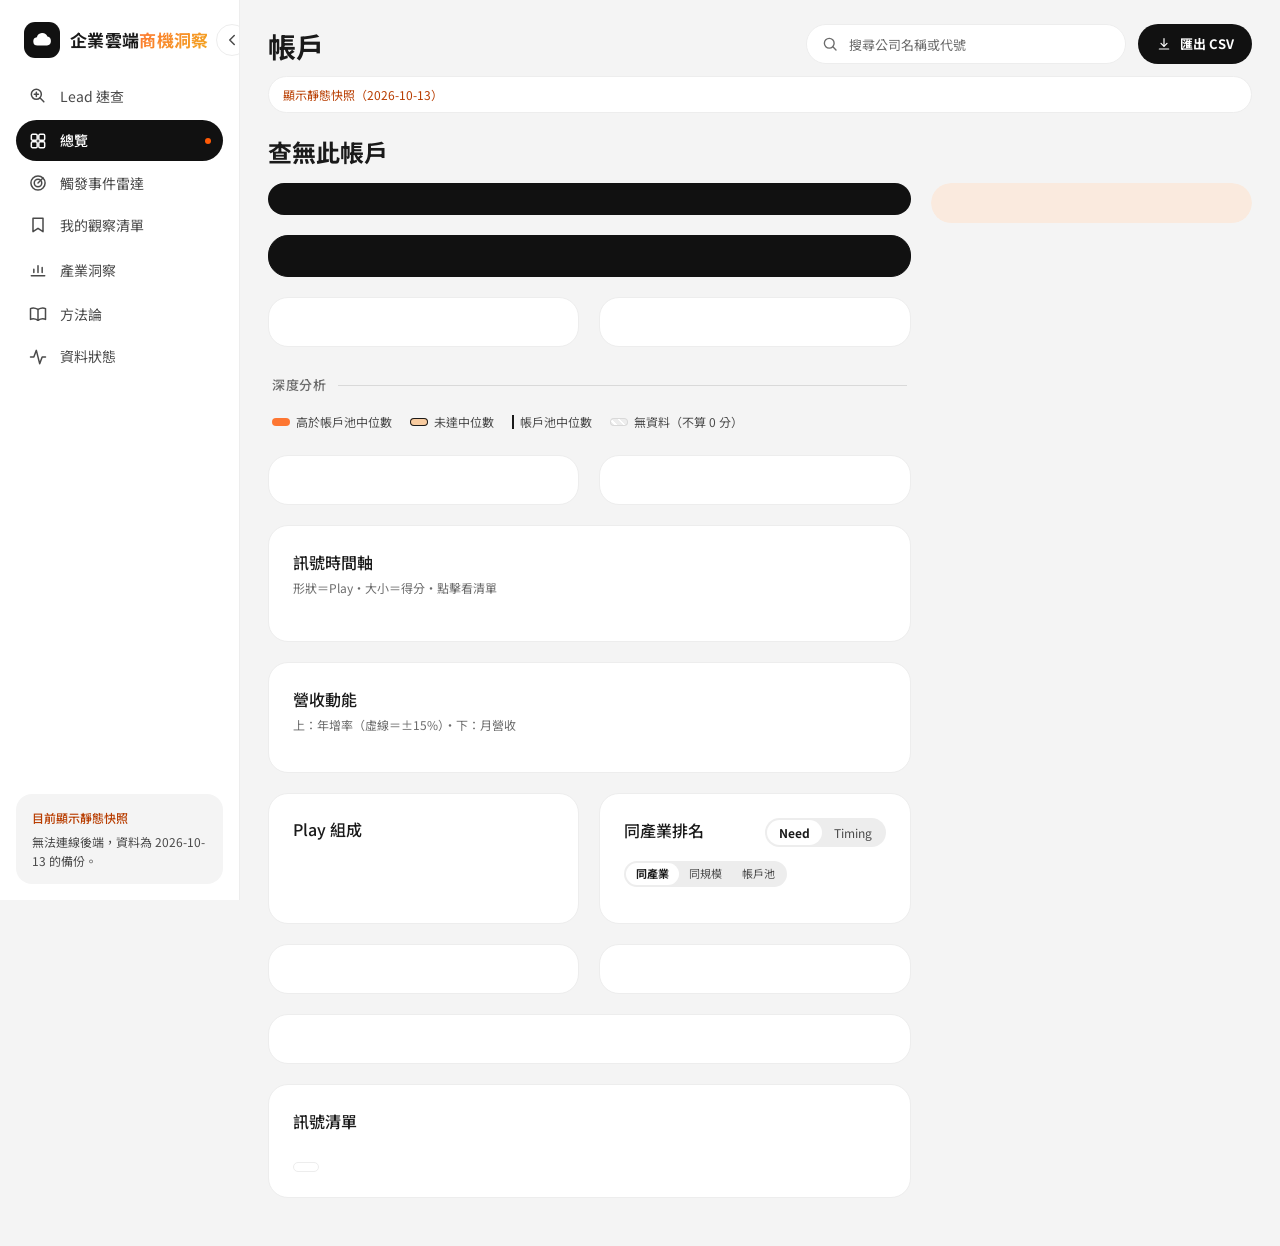
==== web/account.html @ 1bb66ca7 "產業洞察素材包＋每週摘要信訂閱（09 檔衝刺 3） - GAS：config_industries（零售先行）、insight_packs；每兩週產生主題熱度（近 14 天 vs 前 14 天）、5 " ====
<!doctype html>
<html lang="zh-Hant">
<head>
<meta charset="utf-8">
<meta name="viewport" content="width=device-width, initial-scale=1">
<title>帳戶｜企業雲端商機洞察平台</title>
<meta name="description" content="帳戶分數、訊號證據、營收動能與 Copilot">
<link rel="preconnect" href="https://fonts.googleapis.com">
<link rel="preconnect" href="https://fonts.gstatic.com" crossorigin>
<link href="https://fonts.googleapis.com/css2?family=Noto+Sans+TC:wght@400;500;700&family=Outfit:wght@500;600&display=swap" rel="stylesheet">
<link rel="stylesheet" href="css/tokens.css?v=20261019b">
<link rel="stylesheet" href="css/app.css?v=20261019e">
</head>
<body data-page="account" data-title="帳戶">
<main>
  <header class="acct-head" id="head"></header>

  <div class="acct-grid">
    <div class="acct-left">
      <!-- 上半部（09 檔 5.2）：業務速覽——結論、分數摘要、BANT 預審、開場白與問題 -->
      <section class="lk-verdict" id="acct-verdict" aria-label="結論"></section>
      <!-- 列 A：Tier 主卡 -->
      <section class="card dark tier-strip" id="tier-card" aria-label="帳戶摘要"></section>
      <section class="acct-quick">
        <div class="card" id="acct-bant"></div>
        <div class="card" id="acct-say"></div>
      </section>

      <!-- 下半部：深度分析 -->
      <h2 class="acct-divider" id="deep">深度分析</h2>

      <!-- 列 B：Need 拆解｜Timing 拆解 -->
      <div class="b-legend" aria-label="圖例"><span><i class="i-over"></i>高於帳戶池中位數</span><span><i class="i-under"></i>未達中位數</span><span><i class="i-med"></i>帳戶池中位數</span><span><i class="i-miss"></i>無資料（不算 0 分）</span></div>
      <section class="b-row">
        <div class="card" id="b-need"></div>
        <div class="card" id="b-timing"></div>
      </section>

      <!-- 列 C：訊號時間軸 -->
      <section class="card">
        <div class="card-head"><h2 id="c-title">訊號時間軸</h2><span class="hint">形狀＝Play・大小＝得分・點擊看清單</span></div>
        <div class="card-body chart-pad"><div id="swim"></div>
          <div class="legend" id="swim-legend"></div></div>
      </section>

      <!-- 列 D：營收動能 -->
      <section class="card">
        <div class="card-head"><h2 id="d-title">營收動能</h2><span class="hint">上：年增率（虛線＝±15%）・下：月營收</span></div>
        <div class="card-body chart-pad"><div id="control"></div></div>
      </section>

      <!-- 列 E：Play 組成｜同產業排名 -->
      <section class="e-row">
        <div class="card">
          <div class="card-head"><h2 id="e-title">Play 組成</h2></div>
          <div class="card-body"><div id="stack"></div><p class="mini-note left" id="e-note"></p></div>
        </div>
        <div class="card">
          <div class="card-head head-split"><div><h2 id="rank-title">同產業排名</h2><span class="hint" id="rank-pr"></span></div>
            <div class="seg-toggle" role="group" aria-label="排名依據" id="metric-seg"><button type="button" data-metric="need" aria-pressed="true">Need</button><button type="button" data-metric="timing" aria-pressed="false">Timing</button></div></div>
          <div class="seg-toggle scope-seg" role="group" aria-label="比較範圍" id="scope-seg"><button type="button" data-scope="industry" aria-pressed="true">同產業</button><button type="button" data-scope="size" aria-pressed="false">同規模</button><button type="button" data-scope="pool" aria-pressed="false">帳戶池</button></div>
          <div class="card-body"><div id="rank"></div></div>
        </div>
      </section>

      <!-- 雲端現況與同業證明｜建議接觸職稱與 MEDDPICC 缺口 -->
      <section class="e-row">
        <div class="card" id="acct-proof"></div>
        <div class="card" id="acct-meddpicc"></div>
      </section>

      <!-- 會議準備包 -->
      <section class="card" id="acct-pack" aria-labelledby="pack-title"></section>

      <!-- 列 F：訊號清單 -->
      <section class="card">
        <div class="card-head"><h2>訊號清單</h2><span class="hint" id="f-hint"></span></div>
        <div class="card-body"><ul class="siglist" id="siglist"></ul>
          <button type="button" class="btn-secondary" id="toggle-all"></button></div>
      </section>
    </div>

    <aside class="copilot-col">
      <section class="copilot" aria-label="Copilot" id="copilot"></section>
    </aside>
  </div>
</main>

<script src="js/api.js?v=20261019b"></script>
<script src="js/shell.js?v=20261019e"></script>
<script src="js/lead.js?v=20261019c"></script>
<script src="js/charts.js?v=20261014r"></script>
<script src="js/account-charts.js?v=20261014r"></script>
<script src="js/copilot.js?v=20261014r"></script>
<script>
(async () => {
  const { LABELS, COMPONENTS, fmt, esc, tierBadge, ageDays } = CL;
  const d = await CL.load();
  const code = new URLSearchParams(location.search).get('code');
  const c = d.byCode[code];
  if (!c || !c.score) { document.getElementById('head').innerHTML = '<h1>查無此帳戶</h1>'; return; }
  const s = c.score, sig = c.signals, docs = c.docs;
  const pool = d.pool || { median: {} };
  const fin = c.industry === '金融保險', otc = c.market === '上櫃';
  document.title = `${c.name} ${c.code}｜企業雲端商機洞察平台`;
  const by = (type, cat) => sig.filter(x => x.type === type && (!cat || x.cat === cat));
  const rows = d.accounts.map(a => ({ code: a.code, name: a.name, industry: a.industry, need: Number(a.score.need) || 0, timing: Number(a.score.timing) || 0, play: a.score.play_primary }));
  const self = rows.find(r => r.code === code);

  document.getElementById('head').innerHTML = `
    <div><h1>${esc(c.name)} <span style="font-weight:400">${c.code}</span></h1>
      <div class="sub">${esc(c.full)}・${esc(c.industry)}・${c.market}・實收資本額 ${(c.capital / 1e8).toFixed(0)} 億元</div></div>
    <div class="head-right"><div class="tags">${tierBadge(String(s.tier))}
      ${s.cloud_status === 'unknown' ? '' : `<span class="badge cloud">${LABELS.cloud[s.cloud_status]}</span>`}</div>
      <div class="acct-actions no-print">
        <button type="button" class="lk-act btn-dark" id="act-handoff">複製轉交摘要</button>
        <button type="button" class="lk-act lk-watch" id="act-watch"></button>
        <button type="button" class="lk-act lk-link" id="act-print">匯出帳戶簡報</button>
      </div></div>`;

  // ---------- A 帳戶摘要 ----------
  const maxOf = k => k === 'n4' && otc ? 15 : COMPONENTS.find(x => x.key === k).max;
  // 黑色 Tier 主卡：帳戶池排名（Need＋Timing 總分，同分並列）
  const poolRank = s.pool_rank || (rows.slice().sort((a, b) => (b.need + b.timing) - (a.need + a.timing)).findIndex(r => r.code === code) + 1);
  const tierName = LABELS.tierLong[String(s.tier)];
  const tl = String(s.tier) === 'hold' ? '暫緩' : 'Tier ' + s.tier;
  const playLine = s.play_primary === CL.NO_PLAY ? CL.NO_PLAY : esc(s.play_primary) + (s.play_secondary ? '・' + esc(s.play_secondary) : '');
  document.getElementById('tier-card').innerHTML = `
    <div class="ts-item"><span class="ts-label">帳戶池排名</span><span class="ts-big">#${poolRank}<span class="ts-of"> / ${rows.length}</span></span></div>
    <div class="ts-item"><span class="ts-label">優先級</span><span class="ts-big">${tl}</span><span class="ts-note">${esc(tierName.replace(/^Tier \d\s*/, ''))}</span></div>
    <div class="ts-item"><span class="ts-label">建議 Play</span><span class="ts-big">${playLine}</span></div>`;
  // 比較範圍（09 檔 5.2）：同產業／同規模（實收資本額同級距）／帳戶池，顯示 PR 值
  const band = cap => cap >= 1e10 ? 4 : cap >= 1e9 ? 3 : cap >= 1e8 ? 2 : 1;
  const capOf = {};
  d.accounts.forEach(a => { capOf[a.code] = Number(a.capital) || 0; });
  const SCOPE = { industry: ['同產業', r => r.industry === c.industry], size: ['同規模', r => band(capOf[r.code]) === band(Number(c.capital) || 0)], pool: ['帳戶池', () => true] };
  let metricNow = 'need', scopeNow = 'industry';
  const drawRank = () => {
    const [label, fn] = SCOPE[scopeNow];
    const peers = rows.filter(fn);
    const rank = AC.lollipop(document.getElementById('rank'), { peers, selfCode: code, metric: metricNow });
    const me = self[metricNow], prv = Math.round(peers.filter(r => r[metricNow] <= me).length / peers.length * 100);
    document.getElementById('rank-title').textContent = `${label} ${peers.length} 家中排第 ${rank}`;
    document.getElementById('rank-pr').textContent = `${metricNow === 'need' ? 'Need' : 'Timing'} ${fmt(me)}・${label} PR ${prv}`;
    document.querySelectorAll('#metric-seg button').forEach(b => b.setAttribute('aria-pressed', String(b.dataset.metric === metricNow)));
    document.querySelectorAll('#scope-seg button').forEach(b => b.setAttribute('aria-pressed', String(b.dataset.scope === scopeNow)));
  };
  document.querySelectorAll('#metric-seg button').forEach(b => b.addEventListener('click', () => { metricNow = b.dataset.metric; drawRank(); }));
  document.querySelectorAll('#scope-seg button').forEach(b => b.addEventListener('click', () => { scopeNow = b.dataset.scope; drawRank(); }));
  drawRank();

  // ---------- 上半部：結論、BANT、開場白；下半部：同業證明、接觸職稱、MEDDPICC、會議準備包 ----------
  window.__runId = d.run_id;
  const cfg = await Lead.loadConfig();
  const lp = Lead.profileFromAccount(c);
  const seg = Lead.route(cfg.routing, { capital: lp.capital, listed: true });
  const qs = Lead.QUESTIONS[lp.play] || Lead.QUESTIONS.none;
  const bnt = Lead.bant(lp, cfg), open = Lead.opening(lp), handoffText = Lead.handoff(lp, seg, bnt, qs);
  const packMd = Lead.meetingPack(lp, seg, cfg, d);
  document.getElementById('acct-verdict').className = 'lk-verdict v-' + lp.verdict.key;
  document.getElementById('acct-verdict').innerHTML = `<div class="lk-v-main"><span class="lk-v-label">${esc(lp.verdict.label)}</span><span class="lk-v-seg">建議分群：${esc(seg || '—')}</span></div>
    <p class="lk-v-reason">${esc(lp.verdict.reason)}</p>`;
  document.getElementById('acct-bant').innerHTML = `<div class="card-head"><h2>BANT 預審</h2><span class="hint">系統推估＝公開資料可支持；待確認＝需在通話中確認</span></div>
    <ul class="lk-bant">${bnt.map(r => `<li><div class="lk-b-key">${esc(r.key)}</div><div class="lk-b-body"><div class="lk-b-label">${esc(r.label)}</div><div>${esc(r.text)}</div></div>
      <span class="lk-state ${r.state}">${Lead.STATE[r.state]}</span></li>`).join('')}</ul>`;
  document.getElementById('acct-say').innerHTML = `<div class="card-head"><h2>怎麼開口</h2><span class="hint">依觸發事件與主要 Play 由規則產生</span></div>
    <div class="lk-say"><p>${esc(open)}</p><button type="button" class="lk-copy" data-text="open">複製</button></div>
    <ol class="lk-qs">${qs.map((q, i) => `<li><span>${esc(q)}</span><button type="button" class="lk-copy" data-text="q${i}">複製</button></li>`).join('')}</ol>`;
  const texts = { open, handoff: handoffText, pack: packMd };
  qs.forEach((q, i) => { texts['q' + i] = q; });
  document.querySelectorAll('[data-text]').forEach(b => b.addEventListener('click', () => Lead.copy(texts[b.dataset.text], b)));

  // 雲端現況與同業證明
  const vendor = docs.filter(x => x.parts.some(p => p.type === 'VENDOR'));
  const proof = Lead.peerProof(lp, d);
  document.getElementById('acct-proof').innerHTML = `<div class="card-head"><h2>雲端現況與同業證明</h2><span class="hint">只列公開來源；同產業優先、AWS 優先</span></div>
    <p class="proof-now"><b>本公司：</b>${esc(LABELS.cloud[s.cloud_status] || '未知')}${vendor.length ? `（依據：${vendor.slice(0, 2).map(x => `<span class="ref" data-ref="${x.ref}" tabindex="0">[${x.ref}]</span>`).join('')}）` : '・公開資料中沒有雲端廠商線索'}</p>
    <ul class="proof-list">${proof.length ? proof.slice(0, 5).map(x => `<li><span class="badge ${x.aws ? 'tier-1' : 'cloud'}">${esc(x.cloud)}</span>
      <a href="account.html?code=${esc(x.code)}">${esc(x.name)}</a><span class="muted">${esc(x.sameInd ? '同產業' : '')}${x.samePlay ? (x.sameInd ? '・' : '') + '同 Play' : ''}</span>
      ${x.url ? `<a class="src-link" href="${esc(x.url)}" target="_blank" rel="noopener">${esc(x.src || '來源')}</a>` : `<span class="muted">${esc(x.src || '')}</span>`}</li>`).join('')
      : '<li class="muted">驗證集中沒有同產業或同 Play 的公開雲端案例</li>'}</ul>`;

  // 建議接觸職稱＋MEDDPICC 缺口
  const md = Lead.meddpicc(lp);
  document.getElementById('acct-meddpicc').innerHTML = `<div class="card-head"><h2>建議接觸職稱與 MEDDPICC 缺口</h2><span class="hint">不放人名；缺口＝公開資料無法回答，需在會議中確認</span></div>
    <div class="roles">${Lead.contactRoles(lp).map(r => `<span class="role-chip">${esc(r)}</span>`).join('')}</div>
    <ul class="med-list">${md.map(m => `<li class="${m.ok ? 'ok' : 'gap'}"><span class="med-k">${m.k}</span><div><div class="med-n">${esc(m.name)}<span class="lk-state ${m.ok ? 'estimated' : 'pending'}">${m.ok ? '有線索' : '缺口'}</span></div>
      <div class="med-t">${esc(m.ok ? m.have : m.ask)}</div></div></li>`).join('')}</ul>`;

  // 會議準備包
  document.getElementById('acct-pack').innerHTML = `<div class="card-head head-split"><div><h2 id="pack-title">會議準備包</h2><span class="hint">議程、Discovery 問題、異議回應、同業證明、MEDDPICC 缺口；匯出 Markdown 貼進會議資料或 CRM</span></div>
      <div class="pack-actions no-print"><button type="button" class="lk-copy" data-text="pack">複製 Markdown</button><button type="button" class="lk-copy" id="pack-dl">下載 .md</button></div></div>
    <pre class="pack-pre">${esc(packMd)}</pre>`;
  document.querySelector('#acct-pack [data-text]').addEventListener('click', e => Lead.copy(packMd, e.currentTarget));
  document.getElementById('pack-dl').addEventListener('click', () => Lead.download(`${c.name}_會議準備包_${new Date().toISOString().slice(0, 10)}.md`, packMd));

  // 頁首動作：轉交摘要、觀察清單、列印
  document.getElementById('act-handoff').addEventListener('click', e => Lead.copy(handoffText, e.currentTarget));
  const wb = document.getElementById('act-watch');
  const paintW = () => { const on = Lead.inWatch(lp.key); wb.textContent = on ? '已在觀察清單' : '加入觀察清單'; wb.setAttribute('aria-pressed', String(on)); };
  wb.addEventListener('click', () => { Lead.toggleWatch(lp); paintW(); });
  paintW();
  document.getElementById('act-print').addEventListener('click', () => window.print());

  // ---------- B 分數拆解（子彈圖＋帳戶池中位數） ----------
  const refs = list => {
    const uniq = [...new Set(list.map(x => x.ref))];
    return uniq.slice(0, 3).map(r => `<span class="ref" data-ref="${r}" tabindex="0">[${r}]</span>`).join('') +
      (uniq.length > 3 ? `<span class="more" data-tip="${uniq.slice(3).map(r => '[' + r + ']').join(' ')}" tabindex="0">＋${uniq.length - 3}</span>` : '');
  };
  const REASON = {
    D18: '台灣就業通公開職缺資料僅 1,000 筆且集中台北市，招募項目停用，移出分母（決策 D18）',
    D27: '金融保險業營收受投資收益波動，不代表擴張或降本，營收動能不納入計分（決策 D27）',
    D19: '櫃買中心沒有 ESG 資訊安全揭露，N4 的 ESG 子項移出分母（滿分改 15，決策 D19）'
  };
  const last12 = c.revenue.slice(-12);
  const docsOf = list => [...new Set(list.map(x => x.ref))].length;
  function line(k) {
    switch (k) {
      case 'n1': return last12.length >= 6 ? `近 12 月營收 ${Math.round(last12.reduce((a, r) => a + r[1], 0) / 1e5).toLocaleString()} 億，池內第 ${Math.round(Number(s.n1) / 25 * 100)} 百分位` : '月營收不足 6 個月，以實收資本額百分位代理';
      case 'n3': return docsOf(by('N3')) ? `近 365 天 ${docsOf(by('N3'))} 份文件命中遷移／數據／AI 字典` : '近 365 天沒有命中策略字典';
      case 'n4': {
        const p = [];
        if (fin) p.push('金融業基礎 10');
        if (by('N4', 'esg_breach').length) p.push('ESG 外洩 +10');
        if (by('N4', 'incident').length) p.push('資安事件重訊 +15');
        return p.length ? p.join('・') : (otc ? '無資安事件（上櫃無 ESG 揭露）' : '無 ESG 外洩、無資安事件重訊');
      }
      case 't1': { const n = docsOf(by('T1').filter(x => ageDays(x.at, d.generated_at) <= 90)); return n ? `近 90 天 ${n} 份觸發事件重訊` : '近 90 天沒有觸發事件'; }
      case 't2': { const e = by('T2'); return e.length ? e[0].title : '近 30 天命中新聞未達月均 1.5 倍'; }
      case 't3': { const e = by('T3'); return e.length ? e[0].title : '近 3 個月 YoY 未連續超過 ±15%'; }
    }
    return '';
  }
  const RULE = {
    n1: '近 12 個月營收在帳戶池內的百分位 × 25（無營收者以實收資本額代理）',
    n3: '近 365 天重訊＋新聞命中字典的文件數 n（強 1、弱 0.5），得分 25 × (1 − 0.5ⁿ)',
    n4: '金融業基礎 10；ESG 揭露外洩 > 0 加 10；近 365 天資安事件重訊加 15；上限 25',
    t1: '重訊主旨命中觸發事件，依類型給分 × 時間衰減（30 天內 ×1、31–90 天 ×0.5），上限 50',
    t2: '近 30 天命中新聞 ÷ 過去 90 天月均：≥ 2 倍滿分、≥ 1.5 倍一半（至少 2 則）',
    t3: '連 3 個月 YoY > +15% → 20（擴張）；< −15% → 15（降本）'
  };
  const evid = { n1: [], n3: by('N3'), n4: by('N4'), t1: by('T1').filter(x => ageDays(x.at, d.generated_at) <= 90), t2: by('T2'), t3: by('T3') };
  const bullet = x => {
    const v = s[x.key], miss = v === '', mx = maxOf(x.key), med = pool.median[x.key];
    const reason = x.key === 'n2' || x.key === 't4' ? 'D18' : x.key === 't3' && fin ? 'D27' : '';
    const medPct = med === null || med === undefined ? null : Math.min(100, med / mx * 100);
    return `<div class="bul">
      <div class="bul-name">${x.name}${x.key === 'n4' && otc ? ` <span class="code" data-tip="${esc(REASON.D19)}" tabindex="0">D19</span>` : ''}</div>
      <div class="bul-track${miss ? ' missing' : ''}" data-tip="${esc(miss ? REASON[reason] || '無資料' : RULE[x.key] || '')}">
        ${miss ? '' : `<i class="${med !== null && med !== undefined && Number(v) >= med ? 'over' : ''}" style="width:${Number(v) / mx * 100}%"></i>`}
        ${!miss && medPct !== null ? `<b class="med" style="left:${medPct}%"></b>` : ''}
      </div>
      <div class="bul-val">${miss ? `<span class="muted">無資料</span> <span class="code" data-tip="${esc(REASON[reason] || '')}" tabindex="0">${reason}</span>` : `<b>${fmt(v)}</b> <span class="muted">/ ${mx}</span>`}</div>
      <div class="bul-line">${miss ? '' : esc(line(x.key))} ${miss ? '' : refs(evid[x.key] || [])}${!miss && med !== null && med !== undefined ? `<span class="mid">中位 ${fmt(med)}</span>` : ''}</div>
    </div>`;
  };
  const axisCard = ax => `
    <div class="axis-title"><div><h2>${ax === 'need' ? 'Need 需求強度' : 'Timing 時機'}</h2></div>
      <span class="score">${fmt(s[ax])}<span class="muted" style="font-size:13px;font-weight:400"> / 100</span></span></div>
    ${COMPONENTS.filter(x => x.axis === ax).map(bullet).join('')}`;
  document.getElementById('b-need').innerHTML = axisCard('need');
  document.getElementById('b-timing').innerHTML = axisCard('timing');

  // ---------- C 泳道點圖 ----------
  const recent = docs.filter(x => ageDays(x.at, d.generated_at) <= 365);
  const t1n = docsOf(by('T1').filter(x => ageDays(x.at, d.generated_at) <= 30));
  document.getElementById('c-title').textContent = recent.length
    ? `近一年 ${recent.length} 份訊號${t1n ? `，近 30 天有 ${t1n} 份觸發事件` : ''}` : '近一年沒有訊號';
  AC.swimlane(document.getElementById('swim'), { docs: recent, refDate: d.generated_at, onPick: ref => pick(ref) });
  document.getElementById('swim-legend').innerHTML = ['Migration', 'Data', 'GenAI', 'Security'].map(p => `<span>${CL.shapeSvg(p, 11)}${LABELS.playShort[p]}</span>`).join('') +
    `<span><svg width="11" height="11" aria-hidden="true"><circle cx="5.5" cy="5.5" r="4.5" fill="var(--white)" stroke="var(--ink-500)" stroke-width="1.5"/></svg>無 Play（營收、新聞量）</span>`;

  // ---------- D 營收管制圖 ----------
  const rv = c.revenue.slice(-15);
  document.getElementById('d-title').textContent = fin ? '金融業營收受投資收益影響，不納入計分（D27）'
    : s.t3 === '' ? '月營收不足 3 個月，營收動能無資料'
    : Number(s.t3) === 20 ? '連 3 月 YoY > +15% → T3 拿滿 20 分'
    : Number(s.t3) === 15 ? '連 3 月 YoY < −15% → T3 15 分（降本話術）'
    : '未連續超過 ±15% 門檻 → T3 0 分';
  AC.control(document.getElementById('control'), { rows: rv, applicable: !fin });

  // ---------- E Play 組成 ----------
  const ps = s.play_scores || null;
  if (ps) {
    const tot = Object.values(ps).reduce((a, b) => a + b, 0) || 1;
    const pc = p => Math.round(ps[p] / tot * 100);
    document.getElementById('e-title').innerHTML = `<span class="ln">主 Play：${esc(s.play_primary)}（${pc(s.play_primary)}%）</span>` + (s.play_secondary ? `<span class="ln">次 Play：${esc(s.play_secondary)}（${pc(s.play_secondary)}%）</span>` : '<span class="ln">無次 Play</span>');
    AC.playStack(document.getElementById('stack'), { scores: ps });
    document.getElementById('e-note').textContent = '';
  } else document.getElementById('stack').innerHTML = '<p class="empty">Play 分數將於下次 API 更新後顯示</p>';

  // ---------- F 訊號清單 ----------
  const byPts = docs.slice().sort((a, b) => b.points - a.points || String(b.at).localeCompare(String(a.at)));
  let expanded = false;
  const SRC = { ann: '重大訊息', news: '新聞', esg: 'ESG 報告', revenue: '月營收' };
  function renderList() {
    const list = expanded ? byPts : byPts.slice(0, 5);
    document.getElementById('f-hint').textContent = `依得分排序・${expanded ? '全部' : '前 5'} / ${docs.length}`;
    document.getElementById('siglist').innerHTML = list.length ? list.map(x => {
      const ext = x.url && x.url[0] !== '#';
      const label = x.src === 'ann' ? `${esc(x.title)}` : esc(x.title);
      const title = x.url ? `<a href="${esc(x.url)}"${ext ? ' target="_blank" rel="noopener"' : ''}>${label}</a>` : label;
      return `<li id="${x.ref}" data-ref="${x.ref}"><span class="pdot">${x.play && CL.PLAY_SHAPE[x.play] ? CL.shapeSvg(x.play, 10) : '<svg width="10" height="10" aria-hidden="true"><circle cx="5" cy="5" r="4" fill="var(--white)" stroke="var(--ink-500)" stroke-width="1.5"/></svg>'}</span>
        <span class="sid">${x.ref}</span><span class="date">${String(x.at).slice(0, 10)}</span><span class="type">${SRC[x.src] || x.src}</span>
        <span>${title}<br><span class="kinds">${x.kinds.join('　')}・得分 ${fmt(x.points)}</span></span></li>`;
    }).join('') : '<li class="muted">沒有訊號</li>';
    const btn = document.getElementById('toggle-all');
    btn.hidden = docs.length <= 5;
    btn.textContent = expanded ? '收合' : `顯示全部 ${docs.length} 則`;
    hookRefs(document.getElementById('siglist'));
  }
  document.getElementById('toggle-all').addEventListener('click', () => { expanded = !expanded; renderList(); });

  // [S#] 互動：hover 高亮、點擊捲到清單（清單收合時自動展開）
  const setOn = (ref, on) => document.querySelectorAll(`[data-ref="${ref}"]`).forEach(n => n.classList.toggle('on', on));
  // 同步高亮泳道圖上對應的點（放大並加外框）
  const swimPt = (ref, on) => document.querySelectorAll(`#swim [data-pt="${ref}"]`).forEach(n => n.classList.toggle('pt-on', on));
  function pick(ref) {
    if (!document.getElementById(ref)) { expanded = true; renderList(); }
    const t = document.getElementById(ref);
    if (!t) return;
    document.querySelectorAll('.siglist li.picked').forEach(n => n.classList.remove('picked'));
    t.classList.add('picked');
    t.scrollIntoView({ behavior: 'smooth', block: 'center' });
  }
  function hookRefs(scope) {
    scope.querySelectorAll('[data-ref]').forEach(n => {
      if (n.__hooked) return; n.__hooked = true;
      n.addEventListener('mouseenter', () => { setOn(n.dataset.ref, true); swimPt(n.dataset.ref, true); });
      n.addEventListener('mouseleave', () => { setOn(n.dataset.ref, false); swimPt(n.dataset.ref, false); });
    });
    scope.querySelectorAll('.ref').forEach(n => {
      if (n.__click) return; n.__click = true;
      n.addEventListener('click', () => pick(n.dataset.ref));
      n.addEventListener('keydown', e => { if (e.key === 'Enter') pick(n.dataset.ref); });
    });
  }
  renderList();
  hookRefs(document);
  AC.bindTips(document.getElementById('b-need'));
  AC.bindTips(document.getElementById('b-timing'));
  Copilot.mount(document.getElementById('copilot'), c.code, hookRefs);
})();
</script>
</body>
</html>
---- web/css/tokens.css ----
/*
 * 色票 v3（docs/06_UI改版需求_v3.md 第 1 節）：橘色家族＋黑灰白，不再使用靛紫。
 * 全站顏色、圓角只能從這裡引用，其他檔案不得寫死色碼。
 */
:root {
  /* 品牌橘（Verna 指定） */
  --orange-600: #FF5A06;   /* 品牌主色：本公司／重點、Tier 1、選取狀態、圖表主系列（白底 3.1:1，只當圖形與大字） */
  --orange-500: #FD7632;   /* 次一階強調、漸層起點 */
  --orange-400: #FD9832;   /* Tier 2、熱度圖第 3 階、黑卡上的關鍵數字 */
  --amber-400: #F2A722;    /* 琥珀：GenAI、漸層終點 */
  --orange-200: #F8CB9F;   /* Tier 3、熱度圖第 2 階、淡色系列 */
  --cream-100: #FFF1DA;    /* Data（Play）：比 orange-200 更淡，與琥珀拉開一般視覺分辨度；必須加外框 */
  --orange-50: #FAEADE;    /* 奶油底：Copilot（＝AI 產生）、hover／選取列、提示框 */

  /* 衍生色（為文字對比補的，不得省略） */
  --orange-700: #CC4400;   /* 白底連結、白字按鈕底色（白底 4.8:1） */
  --orange-800: #B83D00;   /* gray-100 與奶油底上的橘色文字（5.2:1／4.8:1）；#CC4400 在這兩種底色上只有 4.3／4.1:1 */

  /* 中性色 */
  --ink-950: #111111;      /* 黑色主卡、主要按鈕、側欄選取項 */
  --ink-900: #1A1A1A;
  --ink-600: #4A4A4A;
  --ink-500: #6B6B6B;
  --gray-400: #A6A6A6;
  --gray-300: #D9D9D9;     /* 暫緩標章、分隔線 */
  --gray-200: #EDEDED;     /* 卡片框線、分段控制底色 */
  --gray-100: #F4F4F4;     /* 頁面底色 */
  --white: #FFFFFF;

  /* 狀態色（只在資料狀態頁） */
  --status-error: #C0392B;
  --status-ok: #2E7D5B;

  /* 品牌漸層（只在字標、方法論頁首、空狀態、封面） */
  --gradient-brand: linear-gradient(135deg, #FD7632, #F2A722);

  /* 語意 token */
  --link: var(--orange-700);         /* 白底連結 */
  --link-tint: var(--orange-800);    /* gray-100／奶油底／hover 列上的連結與橘字 */
  --chart-mark: var(--orange-600);   /* 圖表主系列、重點 */
  --chart-base: var(--gray-400);     /* 比較型圖表的非重點 */
  --focus: var(--orange-700);
  --shadow: rgba(26, 26, 26, .08);

  /* 黑色主卡上的文字與子卡（06 檔第 3.4 節） */
  --on-dark: var(--white);
  --on-dark-muted: rgba(255, 255, 255, .65);
  --on-dark-card: rgba(255, 255, 255, .06);
  --on-dark-line: rgba(255, 255, 255, .12);

  /* 熱度圖階梯（0 件＝gray-100） */
  --heat-1: var(--orange-50);
  --heat-2: var(--orange-200);
  --heat-3: var(--orange-400);
  --heat-4: var(--orange-600);

  /* Tier 階梯：越橘越該先打 */
  --tier-1: var(--orange-600);
  --tier-2: var(--orange-400);
  --tier-3: var(--orange-200);
  --tier-hold: var(--gray-300);

  /* Play（第 1.3 節）：四色明度差距大，再加形狀；四色一律加 1px ink-900 外框（統一） */
  --play-migration: var(--ink-900);
  --play-security: var(--orange-600);
  --play-genai: var(--amber-400);
  --play-data: var(--cream-100);
  --play-none: var(--gray-400);

  --font: "Noto Sans TC", system-ui, -apple-system, "PingFang TC", "Microsoft JhengHei", sans-serif;
  --font-num: "Outfit", "Noto Sans TC", system-ui, sans-serif;   /* 大數字、英文標題；一律 tabular-nums */
  --radius: 20px;          /* 卡片 */
  --radius-sm: 16px;       /* 卡片內的卡 */
  --radius-pill: 999px;
}
---- web/css/app.css ----
* { box-sizing: border-box; }
html, body { margin: 0; }
body {
  font-family: var(--font);
  font-size: 14px;
  line-height: 1.6;
  color: var(--ink-900);
  background: var(--gray-100);
  font-variant-numeric: tabular-nums;
}
a { color: var(--link); text-decoration: none; }
.back, .notice a { color: var(--link-tint); }
a:hover { text-decoration: underline; }
:focus-visible { outline: 3px solid var(--focus); outline-offset: 2px; }
h1, h2, h3 { margin: 0; font-weight: 700; }
.kpi-value, .score, .num-font, .stat-num { font-family: var(--font-num); font-variant-numeric: tabular-nums; }
[hidden] { display: none !important; } /* 避免元件的 display 設定蓋過 hidden 屬性 */


main { padding: 20px 28px 48px; }
.notice { background: var(--white); border: 1px solid var(--gray-200); color: var(--ink-600); border-radius: var(--radius-sm); padding: 8px 14px; font-size: 13px; margin-bottom: 20px; }
.notice b { color: var(--ink-900); }

/* KPI */
.kpis { display: grid; grid-template-columns: repeat(4, 1fr); gap: 20px; margin-bottom: 20px; }
.kpi { background: var(--white); border: 1px solid var(--gray-200); border-radius: var(--radius); padding: 14px 18px; }
.kpi-label { color: var(--ink-500); font-size: 13px; }
.kpi-value { font-size: 30px; font-weight: 700; color: var(--ink-900); line-height: 1.3; }
.kpi-sub { color: var(--ink-500); font-size: 12px; }
.kpi-value.accent { color: var(--orange-700); }

.card { border: 1px solid var(--gray-200); border-radius: var(--radius); background: var(--white); }
.card { padding: 24px; }
.card-head { display: block; padding: 0 0 14px; }
.card-head h2 { font-size: 16px; font-weight: 500; }
.card-head .hint { display: block; color: var(--ink-500); font-size: 12px; margin-top: 2px; }
.card-body { padding: 0; }
.card.mini { padding: 18px 20px; }

.grid-2 { display: grid; grid-template-columns: minmax(0, 1fr) 380px; gap: 20px; margin-bottom: 20px; }

/* 象限圖 */
.chart-wrap { position: relative; }
.chart svg { display: block; width: 100%; height: auto; }
.legend { display: flex; gap: 18px; flex-wrap: wrap; font-size: 13px; color: var(--ink-600); margin-top: 6px; }
.legend span { display: inline-flex; align-items: center; gap: 6px; }
.tooltip { position: absolute; pointer-events: none; background: var(--white); border: 1px solid var(--gray-300);
  border-radius: 6px; box-shadow: 0 4px 16px var(--shadow); padding: 8px 10px; font-size: 13px; min-width: 160px; display: none; z-index: 5; }
.tooltip b { display: block; }
.tooltip .muted { color: var(--ink-500); font-size: 12px; }

/* 事件清單 */
.events { list-style: none; margin: 0; padding: 0; }
.events li { padding: 9px 0; border-bottom: 1px solid var(--gray-100); }
.events li:last-child { border-bottom: 0; }
.events .meta { color: var(--ink-500); font-size: 12px; display: flex; gap: 8px; align-items: center; }
.events .title { font-size: 13px; }
.dot { width: 8px; height: 8px; border-radius: 50%; background: var(--orange-600); display: inline-block; }

/* 篩選與表格 */
.filters { display: flex; gap: 10px; align-items: center; flex-wrap: wrap; margin-bottom: 10px; }
.filters input, .filters select { font: inherit; font-size: 13px; padding: 6px 10px; border: 1px solid var(--gray-300); border-radius: 6px; background: var(--white); color: var(--ink-900); }
.filters input { width: 220px; }
.filters .count { color: var(--ink-500); font-size: 13px; margin-left: auto; }
table { width: 100%; border-collapse: collapse; font-size: 13px; }
th { background: var(--gray-100); color: var(--ink-600); font-weight: 700; text-align: left; padding: 0; white-space: nowrap; }
th.plain { padding: 8px 10px; }
th button { all: unset; cursor: pointer; display: block; padding: 8px 10px; }
th button:focus-visible { outline: 3px solid var(--focus); }
th[aria-sort="ascending"] button::after { content: " ▲"; font-size: 10px; }
th[aria-sort="descending"] button::after { content: " ▼"; font-size: 10px; }
td { padding: 7px 10px; border-bottom: 1px solid var(--gray-100); white-space: nowrap; }
tbody tr { cursor: pointer; }
tbody tr:nth-child(even) { background: var(--gray-100); }
tbody tr:hover, tbody tr.focus { background: var(--orange-50); }
tbody tr.focus td:first-child { box-shadow: inset 3px 0 0 var(--orange-600); }
tbody td a { color: var(--link-tint); }
td.num { text-align: right; }
.bar { display: inline-block; width: 56px; height: 6px; background: var(--gray-100); border-radius: 3px; vertical-align: middle; margin-left: 6px; overflow: hidden; }
tbody tr:nth-child(even) .bar { background: var(--white); }
.bar { background: var(--gray-200); }
.bar i { display: block; height: 100%; background: var(--ink-900); border-radius: 3px; }
.bar.hi i { background: var(--orange-600); }
.muted { color: var(--ink-500); }

/* 標章 */
.badge { display: inline-block; font-size: 12px; padding: 1px 10px; border-radius: var(--radius-pill); line-height: 1.6; white-space: nowrap; }
.tier-1, .tier-2, .tier-3, .tier-hold { color: var(--ink-900); font-weight: 700; border-radius: var(--radius-pill); }
.tier-1 { background: var(--tier-1); color: var(--white); } /* 白字在 #FF5A06 上 3.1:1（Verna 堅持白字）；Tier 2／3 底色太淺，白字不可讀，維持黑字 */
.tier-2 { background: var(--tier-2); }
.tier-3 { background: var(--tier-3); }
.tier-hold { background: var(--tier-hold); }
.cloud { background: var(--gray-100); color: var(--ink-600); border: 1px solid var(--gray-200); font-weight: 400; }
.play { display: inline-flex; align-items: center; gap: 5px; }

/* 帳戶頁 */
.back { font-size: 13px; }
.acct-head { display: flex; justify-content: space-between; align-items: flex-end; margin: 0 0 18px; gap: 16px; }
.acct-head h1 { font-size: 24px; color: var(--ink-900); }
.acct-head .sub { color: var(--ink-500); font-size: 13px; }
.acct-head .tags { display: flex; gap: 8px; flex-wrap: wrap; justify-content: flex-end; }
.acct-grid { display: grid; grid-template-columns: minmax(0, 2fr) minmax(0, 1fr); gap: 20px; align-items: start; }
.axis-title { display: flex; justify-content: space-between; align-items: baseline; margin: 6px 0 4px; }
.axis-title h3 { font-size: 15px; }
.axis-title .score { font-size: 22px; font-weight: 700; color: var(--ink-900); }
.comp { padding: 10px 0; border-bottom: 1px solid var(--gray-100); }
.comp:last-child { border-bottom: 0; }
.comp-row { display: grid; grid-template-columns: 150px minmax(0, 1fr) 90px; gap: 12px; align-items: center; }
.comp-name { font-weight: 700; font-size: 13px; }
.comp-name .muted { font-weight: 400; }
.track { height: 10px; background: var(--gray-100); border-radius: 5px; overflow: hidden; }
.track i { display: block; height: 100%; background: var(--chart-mark); border-radius: 5px; }
.track.missing { background: repeating-linear-gradient(45deg, var(--gray-200) 0 6px, var(--white) 6px 8px); }
.comp-val { text-align: right; font-size: 13px; }
.comp-why { color: var(--ink-600); font-size: 12px; margin: 4px 0 0 162px; }
.ref { font-size: 12px; color: var(--link); cursor: pointer; margin-right: 4px; }
.ref:hover, .ref.on { text-decoration: underline; }

.timeline { list-style: none; margin: 0; padding: 0; }
.timeline li { display: grid; grid-template-columns: 40px 84px 64px minmax(0, 1fr); gap: 10px; padding: 7px 6px; border-radius: 6px; font-size: 13px; align-items: baseline; }
.timeline li.on { background: var(--orange-50); }
.timeline li.on a, .timeline li.on .sid { color: var(--link-tint); }
.timeline .sid { color: var(--link); font-weight: 700; }
.timeline .date { color: var(--ink-500); font-size: 12px; }
.type { font-size: 12px; color: var(--ink-600); }

.copilot { background: var(--orange-50); color: var(--ink-900); border-radius: var(--radius); padding: 20px; }
.copilot h2 { font-size: 16px; color: var(--orange-800); }
.copilot ul, .copilot ol { padding-left: 18px; margin: 6px 0; font-size: 13px; }
.copilot .muted { color: var(--ink-500); }
.copilot .ref { color: var(--orange-800); }
.copilot .tag { display: inline-block; background: var(--white); color: var(--ink-900); font-size: 12px; padding: 1px 10px; border-radius: var(--radius-pill); }
.side-stack { display: grid; gap: 20px; }

.sr-only { position: absolute; width: 1px; height: 1px; overflow: hidden; clip: rect(0 0 0 0); white-space: nowrap; }
footer { color: var(--ink-500); font-size: 12px; text-align: center; padding: 24px; }

.sub-h { font-size: 13px; color: var(--ink-600); margin: 4px 0 6px; }
.sub-h + .events, .movers + .sub-h { margin-top: 12px; }
.movers { list-style: none; margin: 0; padding: 0; font-size: 13px; }
.movers li { padding: 4px 0; display: flex; gap: 8px; align-items: center; }
.up { color: var(--ink-900); font-weight: 700; }
.up .arr { color: var(--orange-600); }
.down { color: var(--ink-500); }
.kinds { font-size: 12px; color: var(--ink-600); }

/* Copilot（奶油色面板＝AI 產生；v3 第 5.3 節） */
.cp-head { display: flex; justify-content: space-between; align-items: center; margin-bottom: 12px; }
.cp-mode { font-size: 12px; display: flex; gap: 8px; align-items: center; }
.copilot .tag-live { background: var(--orange-600); color: var(--white); font-weight: 700; }
.linklike { all: unset; color: var(--orange-800); cursor: pointer; font-size: 12px; text-decoration: underline; }
.linklike:focus-visible { outline: 3px solid var(--focus); }
.cp-login { display: flex; gap: 6px; margin-bottom: 10px; }
.cp-login input, .cp-ask textarea { font: inherit; font-size: 13px; border: 1px solid var(--gray-300); border-radius: var(--radius-pill); padding: 6px 14px; background: var(--white); color: var(--ink-900); flex: 1; }
.cp-ask textarea { border-radius: var(--radius-sm); }
.cp-login input::placeholder, .cp-ask textarea::placeholder { color: var(--ink-500); }
.cp-ask { margin: 8px 0; }
.cp-ask textarea { width: 100%; resize: vertical; margin-bottom: 6px; }
.btn-primary { font: inherit; font-size: 13px; font-weight: 700; background: var(--orange-700); color: var(--white); border: 0; border-radius: var(--radius-pill); padding: 6px 16px; cursor: pointer; }
.btn-primary:hover { background: var(--orange-600); color: var(--white); }
.btn-dark { font: inherit; font-size: 13px; font-weight: 700; background: var(--ink-950); color: var(--white); border: 0; border-radius: var(--radius-pill); padding: 6px 16px; cursor: pointer; }
.btn-secondary { font: inherit; font-size: 12px; background: var(--white); color: var(--ink-900); border: 1px solid var(--gray-200); border-radius: var(--radius-pill); padding: 4px 12px; cursor: pointer; margin-top: 8px; }
.btn-secondary:hover { background: var(--gray-100); }
.cp-btns { display: flex; flex-wrap: wrap; gap: 6px; }
.cp-btn, .cp-lang button { font: inherit; font-size: 12px; background: var(--white); color: var(--ink-900); border: 1px solid var(--gray-200); border-radius: var(--radius-pill); padding: 3px 12px; cursor: pointer; }
.cp-btn:hover, .cp-lang button:hover { border-color: var(--orange-600); }
.cp-btn[aria-pressed="true"], .cp-lang button[aria-pressed="true"] { background: var(--orange-600); color: var(--white); border-color: var(--orange-600); font-weight: 700; }
.cp-lang { display: flex; gap: 6px; margin-top: 8px; }
.cp-out { margin-top: 14px; font-size: 13px; min-height: 40px; color: var(--ink-900); background: var(--white); border-radius: var(--radius-sm); padding: 14px 16px; }
.cp-out h3.cp-h { font-size: 13px; margin: 12px 0 2px; color: var(--orange-800); }
.cp-out h3.cp-h:first-child { margin-top: 0; }
.cp-out p { margin: 4px 0; }
.cp-out .muted { color: var(--ink-500); }
.cp-mail { background: var(--gray-100); border-radius: 12px; padding: 10px 12px; }
.cp-subject { font-weight: 700; margin-bottom: 6px; }
.cp-used { font-size: 12px; color: var(--ink-600); margin-top: 4px; }
.cp-obj li { margin-bottom: 8px; }
.cp-medd { background: var(--white); border-radius: 12px; }
.cp-medd th { background: var(--gray-100); color: var(--ink-900); width: 92px; font-size: 12px; vertical-align: top; white-space: normal; }
.cp-medd td { white-space: normal; vertical-align: top; border-bottom: 1px solid var(--gray-200); }
.cp-meta { font-size: 12px; color: var(--ink-500); margin-top: 8px; }
.cp-notice { background: var(--orange-50); border-left: 3px solid var(--orange-600); padding: 6px 10px; color: var(--ink-900); border-radius: 8px; }
.cp-foot { font-size: 12px; color: var(--ink-500); margin: 12px 0 0; }

/* ===== 帳戶頁 v2（05 檔第 2 節） ===== */
.summary-row { display: grid; grid-template-columns: repeat(4, minmax(0, 1fr)); gap: 20px; margin-bottom: 20px; }
.mini-head { display: flex; flex-direction: column; align-items: flex-start; gap: 4px; margin-bottom: 4px; }
.mini-h { font-size: 14px; margin-bottom: 4px; }
.mini-note { font-size: 12px; color: var(--ink-600); margin: 2px 0 0; text-align: center; }
.gauge svg, #mini-quad svg, #rank svg { display: block; width: 100%; height: auto; max-width: 280px; margin: 0 auto; }
.seg-toggle { display: inline-flex; background: var(--gray-200); border-radius: var(--radius-pill); padding: 2px; flex: none; }
.seg-toggle button { font: inherit; font-size: 11px; border: 0; background: transparent; color: var(--ink-600); padding: 2px 10px; border-radius: var(--radius-pill); cursor: pointer; }
.seg-toggle button[aria-pressed="true"] { background: var(--white); color: var(--ink-900); font-weight: 700; }
.copilot-col { position: sticky; top: 24px; align-self: start; max-height: calc(100vh - 48px); overflow-y: auto; border-radius: var(--radius); }
#swim > svg, #control > svg { display: block; width: 100%; height: auto; }
.empty { color: var(--ink-500); font-size: 13px; text-align: center; padding: 24px 0; margin: 0; }
.tooltip.floating { position: fixed; z-index: 50; max-width: 340px; }

/* B 子彈圖 */
.bul { display: grid; grid-template-columns: 132px minmax(0, 1fr) 96px; column-gap: 12px; row-gap: 2px; align-items: center; padding: 8px 0; border-bottom: 1px solid var(--gray-100); }
.bul:last-child { border-bottom: 0; }
.bul-name { font-weight: 700; font-size: 13px; }
.bul-track { position: relative; height: 12px; background: var(--gray-100); border-radius: 6px; margin-bottom: 12px; }
.bul-track i { display: block; height: 100%; background: var(--orange-200); border-radius: 6px; }
.bul-track i.over { background: var(--orange-500); } /* 過帳戶池中位數＝橘，未過＝淡橘 */
.bul-track.missing { background: repeating-linear-gradient(45deg, var(--gray-200) 0 6px, var(--white) 6px 8px); margin-bottom: 0; }
.bul-track .med { position: absolute; top: -3px; width: 2px; height: 18px; background: var(--ink-900); transform: translateX(-1px); }
.bul-track .med-l { position: absolute; top: 15px; font-size: 10.5px; color: var(--ink-600); transform: translateX(-50%); white-space: nowrap; }
.bul-track .med-l.edge-l { transform: translateX(4px); }
.bul-track .med-l.edge-r { transform: translateX(calc(-100% - 4px)); }
.bul { padding: 8px 0 10px; }
.bul-val { text-align: right; font-size: 13px; }
.bul-line { grid-column: 2 / 4; font-size: 12px; color: var(--ink-600); }
.code { display: inline-block; font-size: 11px; font-weight: 700; color: var(--ink-600); border: 1px solid var(--gray-300); border-radius: 4px; padding: 0 4px; cursor: help; }
.more { font-size: 12px; color: var(--ink-600); cursor: help; margin-left: 2px; text-decoration: underline dotted; }

/* E Play 組成 */
.stack-wrap { position: relative; padding-top: 4px; }
.stack { display: flex; gap: 2px; height: 28px; border-radius: 6px; overflow: hidden; }
.seg { display: flex; align-items: center; justify-content: center; font-size: 12px; font-weight: 700; min-width: 2px; cursor: help; }
.stack-mark { position: absolute; top: 0; bottom: 0; width: 0; border-left: 2px dashed var(--ink-900); cursor: help; }
.stack-legend { margin-top: 8px; }

/* F 訊號清單 */
.siglist { list-style: none; margin: 0; padding: 0; }
.siglist li { display: grid; grid-template-columns: 14px 36px 92px 60px minmax(0, 1fr); gap: 8px; padding: 7px 6px; border-radius: 6px; font-size: 13px; align-items: baseline; }
.siglist li.on, .siglist li.picked { background: var(--orange-50); }
.siglist .sid { color: var(--link); font-weight: 700; }
.siglist .date { color: var(--ink-500); font-size: 12px; white-space: nowrap; }
.siglist .pdot svg { vertical-align: -1px; }

/* ===== 總覽頁 v3（S3） ===== */
.grid-12 { display: grid; grid-template-columns: repeat(12, minmax(0, 1fr)); gap: 20px; margin-bottom: 20px; align-items: stretch; }
.span-8 { grid-column: span 8; } .span-4 { grid-column: span 4; }
.col-stack { display: grid; gap: 20px; align-content: start; }
.card.dark { background: var(--ink-950); color: var(--on-dark); border-color: var(--ink-950); margin-bottom: 20px; }
.card.dark h2 { color: var(--on-dark); }
.band-head { display: flex; justify-content: space-between; align-items: baseline; margin-bottom: 16px; }
.band-sub { font-size: 12px; color: var(--on-dark-muted); font-family: var(--font-num); }
.band-grid { display: grid; grid-template-columns: repeat(5, minmax(0, 1fr)); gap: 16px; }
.band-card { background: var(--on-dark-card); border: 1px solid var(--on-dark-line); border-radius: var(--radius-sm); padding: 14px 16px; position: relative; }
.band-ico { position: absolute; top: 14px; right: 14px; color: var(--on-dark-muted); display: inline-flex; }
.band-label { font-size: 12px; color: var(--on-dark-muted); }
.band-num { font-family: var(--font-num); font-weight: 600; font-size: 36px; line-height: 1.2; color: var(--on-dark); font-variant-numeric: tabular-nums; }
.band-num.hot { color: var(--orange-400); }
.band-note { font-size: 12px; color: var(--on-dark-muted); margin-top: 2px; }
.head-split { display: flex; justify-content: space-between; align-items: flex-start; gap: 12px; }
.head-split .seg-toggle button { font-size: 12px; padding: 3px 12px; }
.pdot-s { display: inline-flex; margin-right: 2px; }
#waffle svg { display: block; width: 100%; height: auto; max-width: 330px; margin: 0 auto; }
.ind-row { margin-bottom: 14px; }
.ind-name { font-size: 13px; font-weight: 500; margin-bottom: 4px; }
.ind-bar { display: flex; gap: 2px; height: 28px; }
.ind-seg { display: flex; align-items: center; justify-content: center; font-size: 12px; font-weight: 700; color: var(--ink-900); border-radius: 6px; box-shadow: inset 0 0 0 1px var(--ink-900); min-width: 3px; cursor: help; }
.chips { display: flex; flex-wrap: wrap; gap: 8px; margin-bottom: 10px; }
.chips:empty { display: none; }
.chip { font: inherit; font-size: 12px; background: var(--white); border: 1px solid var(--gray-300); border-radius: var(--radius-pill); padding: 2px 10px; color: var(--ink-900); cursor: pointer; }
.chip:hover { border-color: var(--orange-600); }
.table-wrap { overflow-x: auto; }
.filters input, .filters select { border-radius: var(--radius-pill); padding: 7px 14px; border-color: var(--gray-300); }
@media (max-width: 1279px) { .span-8, .span-4 { grid-column: span 12; } .band-grid { grid-template-columns: repeat(3, minmax(0, 1fr)); } }

/* ===== App 外殼（v3 第 3 節） ===== */
.app { display: grid; grid-template-columns: 240px minmax(0, 1fr); min-height: 100vh; transition: grid-template-columns .18s ease; }
.sidebar { position: sticky; top: 0; height: 100vh; background: var(--white); border-right: 1px solid var(--gray-200); display: flex; flex-direction: column; padding: 22px 16px 16px; overflow-y: auto; }
.side-brand { display: block; padding: 0 8px 22px; text-decoration: none; }
.side-brand:hover { text-decoration: none; }
.side-mark { font-weight: 700; font-size: 17px; letter-spacing: .3px; color: var(--ink-900); white-space: nowrap; }
.side-mark span { background: var(--gradient-brand); -webkit-background-clip: text; background-clip: text; color: transparent; }
.side-group { margin-bottom: 18px; }
.side-group-title { font-size: 12px; color: var(--ink-500); padding: 0 12px 6px; }
.side-item { display: flex; align-items: center; gap: 12px; padding: 9px 12px; border-radius: var(--radius-pill); color: var(--ink-600); text-decoration: none; font-size: 14px; margin-bottom: 2px; }
.side-item:hover { background: var(--gray-100); text-decoration: none; }
.side-item[aria-current="page"] { background: var(--ink-950); color: var(--white); font-weight: 500; }
.side-ico { display: inline-flex; flex: none; }
.side-label { flex: 1; white-space: nowrap; }
.side-dot { width: 6px; height: 6px; border-radius: 50%; background: var(--orange-600); flex: none; }
.update-card { margin-top: auto; background: var(--gray-100); border-radius: var(--radius-sm); padding: 14px 16px; font-size: 12px; color: var(--ink-600); }
.uc-title { font-weight: 500; color: var(--ink-900); font-size: 12px; margin-bottom: 4px; }
.uc-title.uc-warn { color: var(--orange-800); }
.uc-main { font-family: var(--font-num); font-weight: 600; font-size: 14px; color: var(--ink-900); margin-bottom: 4px; }
.uc-line { line-height: 1.6; }

.shell-main { min-width: 0; }
.topbar { display: flex; justify-content: space-between; align-items: flex-end; gap: 20px; padding: 24px 28px 0; }
.top-title h1 { font-size: 28px; font-weight: 700; line-height: 1.25; }
.crumbs { font-size: 12px; color: var(--ink-500); margin-top: 2px; min-height: 18px; }
.crumbs a { color: var(--link-tint); }
.top-actions { display: flex; align-items: center; gap: 12px; flex: none; }
.gsearch { position: relative; display: flex; align-items: center; background: var(--white); border: 1px solid var(--gray-200); border-radius: var(--radius-pill); padding: 0 14px; width: 320px; height: 40px; }
.gsearch:focus-within { border-color: var(--orange-600); }
.gs-ico { color: var(--ink-500); display: inline-flex; margin-right: 8px; }
.gsearch input { flex: 1; min-width: 0; border: 0; outline: 0; background: transparent; font: inherit; font-size: 13px; color: var(--ink-900); height: 100%; }
.gsearch input::placeholder { color: var(--ink-500); }
.gsearch kbd { font-family: var(--font-num); font-size: 11px; color: var(--ink-500); border: 1px solid var(--gray-200); border-radius: 6px; padding: 1px 6px; background: var(--gray-100); }
.gs-list { position: absolute; top: 46px; left: 0; right: 0; background: var(--white); border: 1px solid var(--gray-200); border-radius: var(--radius-sm); box-shadow: 0 8px 24px var(--shadow); list-style: none; margin: 0; padding: 6px; z-index: 40; }
.gs-list li { display: flex; align-items: center; gap: 8px; padding: 8px 10px; border-radius: 10px; cursor: pointer; font-size: 13px; }
.gs-list li[aria-selected="true"], .gs-list li:hover { background: var(--orange-50); }
.gs-name { font-weight: 500; }
.gs-meta { color: var(--ink-500); font-size: 12px; flex: 1; }
.gs-empty { color: var(--ink-500); cursor: default !important; }
.btn-dark.export-btn { display: inline-flex; align-items: center; gap: 8px; height: 40px; padding: 0 18px; }
.btn-dark:hover { background: var(--ink-900); }

/* ===== 帳戶頁 v3（S4） ===== */
.acct-left { display: grid; gap: 20px; min-width: 0; }
.a-row { display: grid; grid-template-columns: repeat(4, minmax(0, 1fr)); gap: 20px; }
.a-row .card { padding: 14px; min-width: 0; }
.a-row .mini-h { font-size: 13px; font-weight: 500; }
.a-row .gauge svg, .a-row #mini-quad svg { max-width: none; }
.a-row .mini-note { font-size: 11px; line-height: 1.4; }
.tier-card { display: flex; flex-direction: column; justify-content: center; margin-bottom: 0 !important; }
.tc-label { font-size: 12px; color: var(--on-dark-muted); }
.tc-rank { font-family: var(--font-num); font-weight: 600; font-size: 48px; line-height: 1.1; color: var(--orange-400); }
.tc-tier { font-size: 13px; color: var(--on-dark); font-weight: 500; margin-top: 4px; }
.tc-note { font-size: 12px; color: var(--on-dark-muted); margin-top: 2px; }
.b-row, .e-row { display: grid; grid-template-columns: repeat(2, minmax(0, 1fr)); gap: 20px; }
.card .axis-title { display: flex; justify-content: space-between; align-items: flex-start; margin: 0 0 6px; }
.card .axis-title h2 { font-size: 16px; font-weight: 500; }
.card .axis-title .hint { display: block; color: var(--ink-500); font-size: 12px; margin-top: 2px; font-weight: 400; }
.card .axis-title .score { font-size: 28px; white-space: nowrap; margin-left: 8px; }
.mini-note.left { text-align: left; }
/* 窄卡片的子彈圖：名稱與數值同一行，條在下方 */
.b-row .bul { grid-template-columns: minmax(0, 1fr) auto; }
.b-row .bul-name { grid-column: 1; grid-row: 1; }
.b-row .bul-val { grid-column: 2; grid-row: 1; }
.b-row .bul-track { grid-column: 1 / 3; grid-row: 2; margin-top: 4px; }
.b-row .bul-line { grid-column: 1 / 3; grid-row: 3; }
.swim-pt { transition: transform .12s; transform-box: fill-box; transform-origin: center; }
.swim-pt.pt-on { transform: scale(1.7); stroke-width: 2.5; stroke: var(--ink-900); }
.copilot-col .copilot { margin: 0; }
@media (max-width: 1279px) { .acct-grid { grid-template-columns: minmax(0, 1fr); } .copilot-col { position: static; max-height: none; } .a-row { grid-template-columns: repeat(2, minmax(0, 1fr)); } }

/* Copilot：模式分段控制、底部提問列（v3 第 5.3 節） */
.copilot .seg-toggle { background: var(--white); }
.copilot .seg-toggle button[aria-pressed="true"] { background: var(--orange-600); color: var(--white); }
.cp-ask { display: flex; gap: 8px; margin: 14px 0 0; }
.cp-ask input { flex: 1; min-width: 0; border-radius: var(--radius-pill); }
.cp-ask input:disabled { background: var(--gray-100); cursor: not-allowed; }
.cp-ask button:disabled { background: var(--gray-300); color: var(--ink-600); cursor: not-allowed; }
.cp-out { max-height: 60vh; overflow-y: auto; }

/* ===== 方法論頁 v3（S5） ===== */
.meth { max-width: 1100px; }
.hero-card { background: var(--gradient-brand); color: var(--ink-900); border-radius: var(--radius); padding: 28px 32px; margin-bottom: 20px; }
.hero-card h2 { font-size: 28px; line-height: 1.3; }
.hero-card p { margin: 8px 0 0; font-size: 14px; max-width: 760px; }
.band-grid.four { grid-template-columns: repeat(4, minmax(0, 1fr)); }
.chapters { position: sticky; top: 0; z-index: 20; display: flex; gap: 8px; flex-wrap: wrap; background: var(--gray-100); padding: 10px 0; margin-bottom: 10px; }
.chapters a { font-size: 13px; padding: 6px 16px; border-radius: var(--radius-pill); background: var(--white); border: 1px solid var(--gray-200); color: var(--ink-900); text-decoration: none; }
.chapters a:hover { border-color: var(--orange-600); text-decoration: none; }
.chapters a[aria-current="true"] { background: var(--ink-950); border-color: var(--ink-950); color: var(--white); font-weight: 500; }
.chapter { margin-bottom: 20px; scroll-margin-top: 70px; }
.chapter > h2 { font-size: 20px; font-weight: 700; }
.lead { font-size: 16px; color: var(--ink-900); margin: 6px 0 18px; }
h3.sub { font-size: 14px; font-weight: 500; margin: 20px 0 8px; color: var(--ink-900); }
.mini-cap { font-size: 12px; color: var(--ink-600); margin-bottom: 6px; }
.two-col { display: grid; grid-template-columns: repeat(2, minmax(0, 1fr)); gap: 24px; }
.two-col svg { display: block; width: 100%; height: auto; }
details.more { margin-top: 18px; border-top: 1px solid var(--gray-200); padding-top: 12px; }
details.more summary { cursor: pointer; font-size: 13px; font-weight: 500; color: var(--link); list-style: none; }
details.more summary::before { content: "＋ "; }
details.more[open] summary::before { content: "－ "; }
details.more summary:focus-visible { outline: 3px solid var(--focus); outline-offset: 2px; border-radius: 6px; }
.rules { padding-left: 18px; margin: 10px 0 0; font-size: 13px; }
.rules li { margin-bottom: 6px; }
.callout { background: var(--orange-50); color: var(--ink-900); border-radius: var(--radius-sm); padding: 10px 14px; font-size: 13px; margin: 0; }
.callout b { color: var(--orange-800); }
/* 流程圖與 AWS 對照 */
.flow { display: flex; align-items: stretch; gap: 6px; }
.flow-card { flex: 1 1 0; min-width: 0; border: 1px solid var(--gray-200); border-radius: var(--radius-sm); padding: 12px 14px; display: flex; flex-direction: column; gap: 2px; font-size: 12px; }
.flow-card svg { color: var(--ink-900); margin-bottom: 4px; }
.flow-card b { font-size: 13px; }
.flow-n { font-family: var(--font-num); font-weight: 600; font-size: 14px; color: var(--orange-800); }
.flow-d { color: var(--ink-600); }
.flow-arrow { align-self: center; color: var(--ink-500); font-weight: 700; }
.pair { display: grid; grid-template-columns: 1fr 40px 1fr; gap: 8px 0; align-items: center; font-size: 13px; }
.pair-h { font-size: 12px; color: var(--ink-500); }
.pair-l, .pair-r { border: 1px solid var(--gray-200); border-radius: 12px; padding: 8px 12px; display: flex; gap: 10px; align-items: baseline; }
.pair-r { background: var(--gray-100); font-weight: 500; }
.pair-a { text-align: center; color: var(--ink-500); font-weight: 700; }
/* 漏斗 */
.funnel { display: grid; gap: 10px; }
.fn-row { display: grid; grid-template-columns: 200px minmax(0, 1fr); gap: 14px; align-items: center; }
.fn-label { font-size: 13px; color: var(--ink-900); }
.fn-track { display: flex; align-items: center; gap: 10px; }
.fn-bar { height: 36px; border-radius: 10px; display: flex; align-items: center; padding: 0 12px; box-shadow: inset 0 0 0 1px var(--ink-900); min-width: 56px; cursor: help; }
.fn-n { font-family: var(--font-num); font-weight: 600; font-size: 16px; }
.fn-keep { font-size: 12px; color: var(--ink-600); white-space: nowrap; }
/* 權重堆疊長條 */
.wt-axis { margin-bottom: 14px; }
.wt-title { display: flex; justify-content: space-between; font-size: 13px; margin-bottom: 6px; }
.wt-bar { display: flex; gap: 3px; }
.wt-seg { font: inherit; text-align: left; border: 0; border-radius: 10px; background: var(--gray-300); color: var(--ink-900); padding: 8px 8px; min-width: 0; cursor: pointer; display: flex; flex-direction: column; box-shadow: inset 0 0 0 1px var(--ink-900); }
.wt-seg:hover, .wt-seg[aria-expanded="true"] { background: var(--orange-600); color: var(--white); }
.wt-seg.off { background: repeating-linear-gradient(45deg, var(--gray-200) 0 6px, var(--white) 6px 9px); }
.wt-seg.off:hover, .wt-seg.off[aria-expanded="true"] { background: repeating-linear-gradient(45deg, var(--orange-200) 0 6px, var(--white) 6px 9px); color: var(--ink-900); }
.wt-k { font-family: var(--font-num); font-weight: 600; font-size: 14px; }
.wt-n { font-size: 11px; white-space: nowrap; overflow: hidden; text-overflow: ellipsis; }
.wt-m { font-size: 11px; }
.wt-rule { background: var(--orange-50); border-radius: 12px; padding: 10px 12px; font-size: 12.5px; margin-top: 8px; }
/* 樹狀圖、熱度圖 */
.treemap { position: relative; width: 100%; aspect-ratio: 4 / 3; border-radius: 12px; overflow: hidden; }
.tm-cell { position: absolute; box-shadow: inset 0 0 0 1px var(--ink-900); padding: 8px 10px; display: flex; flex-direction: column; font-size: 12px; overflow: hidden; cursor: help; }
.tm-cell b { font-size: 12px; } .tm-cell span { font-family: var(--font-num); font-weight: 600; font-size: 18px; }
.heat { display: grid; gap: 4px; align-items: center; font-size: 12px; }
.heat-h { text-align: center; color: var(--ink-600); }
.heat-r { color: var(--ink-900); }
.heat-c { text-align: center; padding: 14px 4px; border-radius: 8px; font-family: var(--font-num); font-weight: 600; font-size: 14px; cursor: help; }
.dict-tools { display: flex; align-items: center; gap: 12px; margin-bottom: 12px; }
.dict-tools input { font: inherit; font-size: 13px; padding: 7px 14px; border: 1px solid var(--gray-300); border-radius: var(--radius-pill); width: 320px; }
.dict-group { margin-bottom: 12px; }
.dict-h { font-size: 12px; font-weight: 700; margin-bottom: 4px; }
.dict-words { display: flex; flex-wrap: wrap; gap: 6px; }
.word { font-size: 12px; background: var(--gray-100); border: 1px solid var(--gray-200); border-radius: var(--radius-pill); padding: 1px 10px; }
.word.weak { color: var(--ink-600); background: var(--white); border-style: dashed; }
.word i { font-style: normal; font-size: 10px; margin-left: 4px; background: var(--ink-900); color: var(--white); border-radius: 4px; padding: 0 3px; }
/* 驗證、版本、覆蓋 */
.valid-grid { align-items: center; }
.donut-wrap svg { max-width: 220px; margin: 0 auto; }
.vlist { padding-left: 18px; font-size: 13px; }
.vlist li { margin-bottom: 10px; }
table.cov { width: 100%; }
table.cov th.c, table.cov td.c { text-align: center; }
table.cov td.c { cursor: help; }
table.cov td.c .code { display: inline-block; margin-left: 6px; vertical-align: 4px; font-size: 10px; font-weight: 700; color: var(--ink-600); border: 1px solid var(--gray-300); border-radius: 4px; padding: 0 3px; }
.cov-legend { margin-top: 10px; }
.limit-cards { display: grid; grid-template-columns: repeat(4, minmax(0, 1fr)); gap: 12px; margin-top: 18px; }
.limit-card { border: 1px solid var(--gray-200); border-radius: var(--radius-sm); padding: 14px 16px; background: var(--gray-100); }
.limit-card b { font-size: 13px; } .limit-card p { margin: 6px 0 0; font-size: 12px; color: var(--ink-600); }
@media (max-width: 1279px) { .two-col, .limit-cards { grid-template-columns: 1fr; } .flow { flex-wrap: wrap; } .band-grid.four { grid-template-columns: repeat(2, minmax(0, 1fr)); } }

/* ===== 資料狀態頁 v3（S6）：狀態色只在本頁使用 ===== */
.status-lead { font-size: 16px; color: var(--ink-900); margin: 0 0 16px; }
.src-grid { display: grid; grid-template-columns: repeat(3, minmax(0, 1fr)); gap: 20px; margin-bottom: 20px; }
.src-card { display: flex; flex-direction: column; gap: 10px; }
.src-top { display: flex; justify-content: space-between; align-items: flex-start; gap: 10px; }
.src-top h2 { font-size: 16px; font-weight: 500; }
.src-from { font-size: 12px; color: var(--ink-500); }
.st { display: inline-flex; align-items: center; gap: 4px; font-size: 12px; font-weight: 700; padding: 1px 10px; border-radius: var(--radius-pill); white-space: nowrap; background: var(--white); border: 1px solid currentColor; }
.st-ok { color: var(--status-ok); }
.st-err { color: var(--status-error); }
.st-stale { color: var(--ink-600); background: var(--gray-100); }
.src-num { display: flex; align-items: baseline; gap: 8px; }
.stat-num { font-family: var(--font-num); font-weight: 600; font-size: 32px; line-height: 1.1; color: var(--ink-900); }
.src-unit { font-size: 12px; color: var(--ink-500); }
.src-card svg { display: block; width: 100%; max-width: 280px; height: auto; }
.src-card rect { cursor: help; }
.src-foot { font-size: 12px; color: var(--ink-600); }
.src-extra { font-size: 12px; color: var(--ink-600); }
.src-err { font-size: 12px; color: var(--status-error); background: var(--gray-100); border-radius: 10px; padding: 6px 10px; }
.progress { height: 8px; background: var(--gray-200); border-radius: 4px; overflow: hidden; margin-top: 6px; }
.progress i { display: block; height: 100%; background: var(--chart-mark); }
td.err { white-space: normal; color: var(--ink-600); font-size: 12px; max-width: 520px; overflow-wrap: anywhere; word-break: break-word; }
code { font-family: ui-monospace, Menlo, monospace; font-size: 12px; background: var(--gray-100); border-radius: 6px; padding: 1px 6px; }
.sch-list { margin: 0; padding-left: 18px; font-size: 13px; }
.sch-list li { margin-bottom: 4px; }
.tbl-grid { display: grid; grid-template-columns: repeat(2, minmax(0, 1fr)); gap: 8px 20px; }
.tbl-item { display: flex; justify-content: space-between; align-items: baseline; border-bottom: 1px solid var(--gray-200); padding: 4px 0; font-size: 13px; }
.tbl-item .stat-num { font-size: 16px; }
@media (max-width: 1279px) { .src-grid { grid-template-columns: repeat(2, minmax(0, 1fr)); } }

/* ===== 整理：側欄收合、帳戶頁對齊（2026-10-14） ===== */
.side-head { display: flex; align-items: center; justify-content: space-between; gap: 8px; padding: 0 4px 18px 8px; }
.side-head .side-brand { padding: 0; }
.side-toggle { flex: none; width: 32px; height: 32px; border-radius: 50%; border: 1px solid var(--gray-200); background: var(--white); color: var(--ink-600); display: inline-grid; place-items: center; cursor: pointer; }
.side-toggle:hover { border-color: var(--orange-600); color: var(--ink-900); }
.side-toggle:focus-visible { outline: 3px solid var(--focus); outline-offset: 2px; }
.side-toggle svg { transition: transform .18s ease; }
.app.collapsed { grid-template-columns: 72px minmax(0, 1fr); }
.app.collapsed .sidebar { padding: 22px 10px 16px; align-items: center; }
.app.collapsed .side-head { flex-direction: column; padding: 0 0 14px; gap: 10px; }
.app.collapsed .side-mark { display: none; }
.side-brand { display: inline-flex; align-items: center; gap: 10px; }
.side-brand::before { content: ""; flex: none; width: 36px; height: 36px; border-radius: 11px; background: var(--ink-950) url("data:image/svg+xml,%3Csvg xmlns='http://www.w3.org/2000/svg' viewBox='0 0 24 24' fill='%23fff'%3E%3Cpath d='M7 18a4.5 4.5 0 0 1-.6-8.96A6 6 0 0 1 17.9 8.2 5 5 0 0 1 17.5 18H7z'/%3E%3C/svg%3E") center / 22px no-repeat; }
.app.collapsed .side-brand::before { width: 40px; height: 40px; border-radius: 12px; background-size: 26px; }
.app.collapsed .side-toggle svg { transform: rotate(180deg); }
.app.collapsed .side-group-title, .app.collapsed .side-label, .app.collapsed .update-card { display: none; }
.app.collapsed .side-nav { width: 100%; }
.app.collapsed .side-item { justify-content: center; padding: 10px; position: relative; }
.app.collapsed .side-dot { position: absolute; right: 6px; top: 6px; }
.app.collapsed .side-group { margin-bottom: 8px; }
@media (max-width: 1279px) { .gsearch { width: 220px; } }

/* 帳戶頁標頭：名稱與標籤同一行對齊，公司全名緊接在下 */
.acct-head { align-items: center; margin: 4px 0 16px; }
.acct-head .sub { margin: 2px 0 0; font-size: 13px; color: var(--ink-500); font-weight: 400; }
.acct-head h1 { line-height: 1.25; }
.b-legend { display: flex; flex-wrap: wrap; gap: 6px 18px; font-size: 12px; color: var(--ink-600); margin: 0; padding: 0 4px; align-items: center; }
.b-legend span { display: inline-flex; align-items: center; gap: 6px; }
.b-legend i { display: inline-block; width: 18px; height: 8px; border-radius: 4px; }
.b-legend .i-over { background: var(--orange-500); } .b-legend .i-under { background: var(--orange-200); box-shadow: inset 0 0 0 1px var(--ink-900); }
.b-legend .i-med { width: 2px; height: 14px; border-radius: 0; background: var(--ink-900); }
.b-legend .i-miss { background: repeating-linear-gradient(45deg, var(--gray-200) 0 4px, var(--white) 4px 6px); box-shadow: inset 0 0 0 1px var(--gray-300); }
.bul-track { margin-bottom: 0 !important; }
.bul-line .mid { color: var(--ink-500); margin-left: 6px; white-space: nowrap; }

/* 卡片垂直間距：相鄰卡片至少隔 20px，圖例與下方卡片留白 */
main > .card + .card, main > section + section { margin-top: 20px; }
.acct-left > .b-legend { padding: 2px 4px 4px; }

/* 斷句：標題平均換行、內文避免孤字；成組字串用 .ln／.nb 不拆開 */
h1, h2, h3, .card-head, .hint, .mini-h, .axis-title { text-wrap: balance; line-break: strict; }
p, li, .hint, .bul-sub, td { text-wrap: pretty; line-break: strict; }
.ln { display: block; white-space: nowrap; }
.nb { white-space: nowrap; }
#e-title { line-height: 1.4; }

/* 精簡：帳戶摘要條、隱藏次要裝飾 */
.tier-strip { display: grid; grid-template-columns: repeat(3, minmax(0, 1fr)); gap: 24px; padding: 20px 28px; margin-bottom: 0 !important; }
.ts-item { display: flex; flex-direction: column; gap: 4px; min-width: 0; }
.ts-item + .ts-item { border-left: 1px solid var(--on-dark-line); padding-left: 24px; }
.ts-label { font-size: 13px; color: var(--on-dark-muted); }
.ts-big { font-family: var(--font-num); font-weight: 600; font-size: 28px; line-height: 1.2; color: var(--on-dark); }
.ts-item:first-child .ts-big { color: var(--orange-400); }
.ts-of { font-size: 14px; font-weight: 400; color: var(--on-dark-muted); }
.ts-note { font-size: 13px; color: var(--on-dark); }
.side-group-title, .gsearch kbd, .crumbs { display: none; }
.side-group { margin-bottom: 4px; }
.band-grid.four .band-card { padding: 16px 20px; }

.top-list { list-style: none; margin: 0; padding: 0; }
.top-list li { display: grid; grid-template-columns: 22px minmax(0, 1fr) auto 96px; gap: 10px; align-items: center; padding: 9px 0; border-bottom: 1px solid var(--gray-100); font-size: 14px; }
.top-list li:last-child { border-bottom: 0; }
.top-list .rk { font-family: var(--font-num); font-weight: 600; color: var(--ink-500); }
.top-list .muted { font-size: 13px; }
.ts-item:nth-child(3) .ts-big { font-size: 22px; white-space: nowrap; }
.tier-strip + .b-legend { margin-top: 4px; }

/* 方法論：雙欄圖表上緣、下緣對齊（兩欄等高，圖表撐滿） */
.two-col { align-items: stretch; }
.two-col > div { display: flex; flex-direction: column; min-width: 0; }
.two-col > div > h3.sub { margin-top: 0; min-height: 22px; }
.two-col > div > .mini-cap { margin: 0 0 10px; min-height: 18px; }
.two-col > div > [id]:not(.mini-cap) { flex: 1; display: flex; flex-direction: column; justify-content: center; min-width: 0; }
#weights { justify-content: stretch; gap: 16px; }
#weights .wt-axis { flex: 1; display: flex; flex-direction: column; margin: 0; }
#weights .wt-bar { flex: 1; }
#weights .wt-seg { justify-content: flex-start; gap: 2px; }
#treemap { justify-content: stretch; }
#treemap .treemap { flex: 1; aspect-ratio: auto; min-height: 340px; }
#heat { justify-content: stretch; }
#heat .heat { flex: 1; align-items: stretch; grid-template-rows: auto; grid-auto-rows: 1fr; }
#heat .heat-h { align-self: end; padding-bottom: 6px; }
#heat .heat-r { align-self: center; }
#heat .heat-c { display: flex; align-items: center; justify-content: center; padding: 4px; }
.valid-grid { align-items: center; }

/* ---------- 09 檔 v4.1 衝刺 1：資料時效列、Lead 速查、手機版面 ---------- */
.visually-hidden { position: absolute; width: 1px; height: 1px; padding: 0; margin: -1px; overflow: hidden; clip: rect(0 0 0 0); white-space: nowrap; border: 0; }
.fresh-bar { display: flex; flex-wrap: wrap; gap: 6px 18px; margin: 12px 28px 0; padding: 8px 14px; background: var(--white); border: 1px solid var(--gray-200); border-radius: var(--radius-pill); font-size: 12px; color: var(--ink-600); }
.fb-item b { font-weight: 500; color: var(--ink-900); margin-right: 4px; }
.fb-age { color: var(--ink-500); margin-left: 2px; }
.fb-cycle { color: var(--ink-500); margin-left: 6px; padding-left: 6px; border-left: 1px solid var(--gray-200); }
.fresh-bar .uc-warn { color: var(--orange-800); }

.lk-main { max-width: 860px; }
.lk-search h2 { font-size: 18px; font-weight: 700; }
.lk-search .hint { color: var(--ink-500); font-size: 13px; margin: 4px 0 14px; }
.lk-form { display: flex; gap: 10px; }
.lk-form input { flex: 1; min-width: 0; height: 48px; padding: 0 18px; font: inherit; font-size: 16px; border: 1px solid var(--gray-300); border-radius: var(--radius-pill); background: var(--white); color: var(--ink-900); }
.lk-form input:focus { outline: 2px solid var(--focus); outline-offset: 1px; border-color: var(--orange-600); }
.lk-go { height: 48px; padding: 0 24px; font-size: 15px; }
.lk-search { position: relative; margin-bottom: 16px; }
.lk-suggest { position: absolute; left: 24px; right: 24px; background: var(--white); border: 1px solid var(--gray-200); border-radius: var(--radius-sm); box-shadow: 0 8px 24px var(--shadow); list-style: none; margin: 6px 0 0; padding: 6px; z-index: 30; }
.lk-suggest li { display: flex; align-items: center; gap: 10px; padding: 9px 10px; border-radius: 10px; cursor: pointer; font-size: 14px; }
.lk-suggest li .muted { flex: 1; font-size: 12px; }
.lk-suggest li[aria-selected="true"], .lk-suggest li:hover { background: var(--orange-50); }
.lk-recent { display: flex; flex-wrap: wrap; align-items: center; gap: 6px; margin-top: 12px; }
.lk-recent .hint { font-size: 12px; color: var(--ink-500); }
.lk-chip { font: inherit; font-size: 12px; border: 1px solid var(--gray-200); background: var(--gray-100); color: var(--ink-600); border-radius: var(--radius-pill); padding: 3px 12px; cursor: pointer; }
.lk-chip:hover { border-color: var(--orange-600); }
.lk-status { min-height: 20px; font-size: 13px; color: var(--ink-600); margin: 0 4px 12px; }
.lk-status.busy::before { content: ''; display: inline-block; width: 10px; height: 10px; margin-right: 8px; border-radius: 50%; background: var(--orange-600); animation: lkpulse 1s ease-in-out infinite; vertical-align: middle; }
.lk-status.warn { color: var(--orange-800); }
@keyframes lkpulse { 50% { opacity: .25; } }
@media (prefers-reduced-motion: reduce) { .lk-status.busy::before { animation: none; } }
.lk-cands ul { list-style: none; margin: 8px 0 0; padding: 0; }
.lk-cands li button { display: flex; flex-direction: column; align-items: flex-start; gap: 2px; width: 100%; text-align: left; font: inherit; background: var(--white); border: 1px solid var(--gray-200); border-radius: var(--radius-sm); padding: 12px 14px; margin-bottom: 8px; cursor: pointer; }
.lk-cands li button:hover, .lk-cands li button:focus-visible { border-color: var(--orange-600); background: var(--orange-50); }
.lk-c-name { font-weight: 500; color: var(--ink-900); }
.lk-c-meta { font-size: 12px; color: var(--ink-500); }

.lk-card { display: flex; flex-direction: column; gap: 14px; }
.lk-card .card { padding: 20px 22px; }
.lk-who-top { display: flex; justify-content: space-between; align-items: flex-start; gap: 12px; }
.lk-who h2 { font-size: 22px; font-weight: 700; }
.lk-code { font-family: var(--font-num); font-size: 15px; color: var(--ink-500); font-weight: 500; margin-left: 4px; }
.lk-meta { color: var(--ink-500); font-size: 13px; margin-top: 2px; }
.lk-mode { background: var(--gray-100); color: var(--ink-600); border: 1px solid var(--gray-200); }
.lk-mode.full { background: var(--ink-950); color: var(--white); border-color: var(--ink-950); }
.lk-facts { display: grid; grid-template-columns: repeat(3, minmax(0, 1fr)); gap: 12px; margin: 16px 0 0; }
.lk-facts dt { font-size: 12px; color: var(--ink-500); }
.lk-facts dd { margin: 2px 0 0; font-size: 14px; color: var(--ink-900); }
.lk-verdict { border-radius: var(--radius); padding: 16px 22px; background: var(--ink-950); color: var(--on-dark); }
.lk-v-main { display: flex; flex-wrap: wrap; align-items: baseline; gap: 6px 16px; }
.lk-v-label { font-size: 24px; font-weight: 700; }
.lk-verdict.v-priority .lk-v-label { color: var(--orange-400); }
.lk-verdict.v-hold { background: var(--gray-200); color: var(--ink-900); }
.lk-v-seg { font-size: 13px; color: var(--on-dark-muted); }
.lk-verdict.v-hold .lk-v-seg { color: var(--ink-600); }
.lk-v-reason { margin: 6px 0 0; font-size: 14px; line-height: 1.6; }
.lk-events { list-style: none; margin: 0; padding: 0; }
.lk-events li { display: grid; grid-template-columns: auto auto 1fr; gap: 4px 10px; align-items: baseline; padding: 8px 0; border-top: 1px solid var(--gray-200); font-size: 14px; line-height: 1.5; }
.lk-events li:first-child { border-top: 0; padding-top: 0; }
.lk-events time { font-family: var(--font-num); color: var(--ink-500); font-size: 13px; white-space: nowrap; }
.lk-src { font-size: 11px; color: var(--ink-600); background: var(--gray-100); border-radius: var(--radius-pill); padding: 1px 8px; white-space: nowrap; }
.lk-events a { color: var(--link); }
.lk-say { display: flex; gap: 12px; align-items: flex-start; background: var(--orange-50); border-radius: var(--radius-sm); padding: 14px 16px; }
.lk-say p { margin: 0; flex: 1; font-size: 14px; line-height: 1.7; }
.lk-qs { margin: 12px 0 0; padding-left: 22px; }
.lk-qs li { padding: 6px 0; font-size: 14px; line-height: 1.6; }
.lk-qs li span { margin-right: 8px; }
.lk-copy { font: inherit; font-size: 12px; border: 1px solid var(--gray-300); background: var(--white); color: var(--ink-900); border-radius: var(--radius-pill); padding: 3px 12px; cursor: pointer; white-space: nowrap; flex: none; min-height: 28px; }
.lk-copy:hover { border-color: var(--orange-600); }
.lk-copy.done, .lk-act.done { background: var(--ink-950); color: var(--white); border-color: var(--ink-950); }
.lk-bant { list-style: none; margin: 0; padding: 0; }
.lk-bant li { display: grid; grid-template-columns: 32px 1fr auto; gap: 12px; align-items: start; padding: 10px 0; border-top: 1px solid var(--gray-200); font-size: 14px; line-height: 1.5; }
.lk-bant li:first-child { border-top: 0; padding-top: 0; }
.lk-b-key { width: 32px; height: 32px; border-radius: 50%; background: var(--ink-950); color: var(--white); display: grid; place-items: center; font-family: var(--font-num); font-weight: 600; }
.lk-b-label { font-size: 12px; color: var(--ink-500); }
.lk-bant .hint { font-size: 12px; color: var(--ink-500); }
.lk-state { font-size: 12px; border-radius: var(--radius-pill); padding: 2px 10px; white-space: nowrap; border: 1px solid var(--gray-300); color: var(--ink-600); }
.lk-state.estimated { background: var(--orange-50); border-color: var(--orange-200); color: var(--orange-800); }
.lk-actions { display: flex; flex-wrap: wrap; gap: 10px; }
.lk-act { font: inherit; font-size: 14px; font-weight: 500; min-height: 44px; padding: 0 20px; border-radius: var(--radius-pill); display: inline-flex; align-items: center; cursor: pointer; text-decoration: none; }
.lk-link, .lk-watch { background: var(--white); color: var(--ink-900); border: 1px solid var(--gray-300); }
.lk-link:hover, .lk-watch:hover { border-color: var(--orange-600); text-decoration: none; }
.lk-watch[aria-pressed="true"] { background: var(--orange-50); border-color: var(--orange-200); color: var(--orange-800); }
.lk-foot { font-size: 12px; color: var(--ink-500); line-height: 1.6; margin: 0 4px; }
.lk-foot a { color: var(--link); }

/* 手機（≤720px）：側欄改為頂端橫向導覽，內容單欄 */
@media (max-width: 720px) {
  .app, .app.collapsed { grid-template-columns: minmax(0, 1fr); }
  .sidebar, .app.collapsed .sidebar { position: static; height: auto; flex-direction: row; align-items: center; gap: 8px; padding: 10px 12px; border-right: 0; border-bottom: 1px solid var(--gray-200); overflow-x: auto; }
  .side-head, .app.collapsed .side-head { padding: 0; flex-direction: row; }
  .side-brand { padding: 0 8px 0 0; }
  .side-toggle, .update-card, .side-group-title { display: none !important; }
  .side-nav { display: flex; gap: 4px; width: auto; }
  .side-group { display: flex; gap: 4px; margin: 0; }
  .side-item, .app.collapsed .side-item { padding: 8px 12px; margin: 0; justify-content: flex-start; }
  .app.collapsed .side-label { display: inline; }
  .side-dot { display: none; }
  .topbar { flex-direction: column; align-items: stretch; padding: 16px 16px 0; }
  .top-title h1 { font-size: 22px; }
  .top-actions { width: 100%; }
  .gsearch { width: 100%; }
  .gsearch kbd { display: none; }
  .fresh-bar { margin: 10px 16px 0; border-radius: var(--radius-sm); }
  main { padding: 14px 16px 40px; }
  .lk-form { flex-direction: column; }
  .lk-go { width: 100%; }
  .lk-facts { grid-template-columns: 1fr 1fr; }
  .lk-say { flex-direction: column; }
  .lk-events li { grid-template-columns: auto 1fr; }
  .lk-events li a, .lk-events li > :last-child { grid-column: 1 / -1; }
  .lk-bant li { grid-template-columns: 32px 1fr; }
  .lk-state { grid-column: 2; justify-self: start; }
  .lk-actions .lk-act { flex: 1 1 100%; justify-content: center; }
}
@media (max-width: 720px) { body[data-page="lookup"] .top-actions { display: none; } }
.plain-list { margin: 6px 0 14px; padding-left: 20px; font-size: 14px; line-height: 1.7; color: var(--ink-600); }
.lk-src { justify-self: start; }
@media (max-width: 720px) {
  .app, .app.collapsed { grid-template-rows: auto 1fr; }
  .lk-form input { flex: none; width: 100%; }
}

/* ---------- 09 檔 v4.1 衝刺 2：帳戶頁上淺下深、雷達、觀察清單 ---------- */
.acct-quick { display: grid; grid-template-columns: repeat(2, minmax(0, 1fr)); gap: 20px; }
.acct-divider { font-size: 13px; font-weight: 500; color: var(--ink-500); letter-spacing: .5px; margin: 8px 4px -6px; display: flex; align-items: center; gap: 12px; }
.acct-divider::after { content: ''; flex: 1; height: 1px; background: var(--gray-300); }
.head-right { display: flex; flex-direction: column; align-items: flex-end; gap: 10px; }
.acct-actions { display: flex; flex-wrap: wrap; gap: 8px; justify-content: flex-end; }
.acct-actions .lk-act { min-height: 36px; padding: 0 16px; font-size: 13px; }
.scope-seg { margin: -4px 0 12px; }
.proof-now { font-size: 14px; margin: 0 0 12px; line-height: 1.6; }
.proof-list, .med-list, .radar-list, .watch-list { list-style: none; margin: 0; padding: 0; }
.proof-list li { display: flex; flex-wrap: wrap; align-items: center; gap: 6px 10px; padding: 8px 0; border-top: 1px solid var(--gray-200); font-size: 14px; }
.proof-list li:first-child { border-top: 0; }
.proof-list .src-link { margin-left: auto; font-size: 12px; color: var(--link); }
.roles { display: flex; flex-wrap: wrap; gap: 6px; margin-bottom: 12px; }
.role-chip { font-size: 13px; background: var(--ink-950); color: var(--white); border-radius: var(--radius-pill); padding: 3px 12px; }
.med-list li { display: grid; grid-template-columns: 26px 1fr; gap: 10px; padding: 8px 0; border-top: 1px solid var(--gray-200); }
.med-list li:first-child { border-top: 0; }
.med-k { width: 26px; height: 26px; border-radius: 50%; display: grid; place-items: center; font-family: var(--font-num); font-weight: 600; font-size: 13px; background: var(--gray-100); color: var(--ink-900); }
.med-list li.ok .med-k { background: var(--orange-50); color: var(--orange-800); }
.med-n { display: flex; align-items: center; gap: 8px; font-size: 13px; font-weight: 500; color: var(--ink-900); }
.med-t { font-size: 13px; color: var(--ink-600); line-height: 1.6; margin-top: 2px; }
.pack-actions { display: flex; gap: 8px; }
.pack-pre { white-space: pre-wrap; font-family: inherit; font-size: 13px; line-height: 1.75; background: var(--gray-100); border-radius: var(--radius-sm); padding: 16px 18px; margin: 0; max-height: 420px; overflow: auto; color: var(--ink-900); }

/* 觸發事件雷達 */
.radar-kpis { display: grid; grid-template-columns: repeat(4, minmax(0, 1fr)); gap: 12px; }
.radar-types { display: flex; flex-direction: column; gap: 6px; }
.rt-row { display: grid; grid-template-columns: 96px 1fr 36px; gap: 8px; align-items: center; font-size: 12px; color: var(--ink-600); }
.rt-bar { height: 10px; background: var(--gray-100); border-radius: var(--radius-pill); overflow: hidden; }
.rt-bar i { display: block; height: 100%; background: var(--chart-mark); border-radius: var(--radius-pill); }
.rt-row b { font-family: var(--font-num); font-weight: 600; color: var(--ink-900); text-align: right; }
.filters { display: flex; flex-wrap: wrap; gap: 10px; align-items: center; margin-bottom: 12px; }
.filters select { font: inherit; font-size: 13px; height: 36px; border: 1px solid var(--gray-300); border-radius: var(--radius-pill); padding: 0 12px; background: var(--white); color: var(--ink-900); }
.radar-list li { display: grid; grid-template-columns: 92px minmax(120px, 160px) 1fr auto; gap: 6px 14px; align-items: center; padding: 10px 0; border-top: 1px solid var(--gray-200); font-size: 14px; }
.radar-list li:first-child { border-top: 0; }
.radar-list time { font-family: var(--font-num); color: var(--ink-500); font-size: 13px; }
.rl-co a { font-weight: 500; color: var(--ink-900); }
.rl-co .muted { font-size: 12px; display: block; }
.rl-ev { min-width: 0; }
.rl-ev .rl-type { font-size: 11px; background: var(--gray-100); border-radius: var(--radius-pill); padding: 1px 8px; margin-right: 6px; color: var(--ink-600); }
.rl-ev a { color: var(--link); }
.rl-meta { display: flex; align-items: center; gap: 6px; justify-content: flex-end; }
.rl-meta .lk-copy[aria-pressed="true"] { background: var(--orange-50); border-color: var(--orange-200); color: var(--orange-800); }
.radar-more { margin-top: 12px; }

/* 觀察清單 */
.watch-list li { display: grid; grid-template-columns: 1fr auto; gap: 6px 14px; padding: 14px 0; border-top: 1px solid var(--gray-200); }
.watch-list li:first-child { border-top: 0; }
.wl-name { font-size: 16px; font-weight: 500; }
.wl-name a { color: var(--ink-900); }
.wl-meta { font-size: 12px; color: var(--ink-500); margin-top: 2px; }
.wl-new { display: inline-block; font-size: 11px; background: var(--orange-600); color: var(--white); border-radius: var(--radius-pill); padding: 1px 8px; margin-left: 8px; vertical-align: middle; }
.wl-ev { grid-column: 1 / -1; font-size: 13px; color: var(--ink-600); line-height: 1.6; }
.wl-actions { display: flex; gap: 8px; align-items: start; }
.empty-state { text-align: center; padding: 28px 12px; color: var(--ink-600); }
.empty-state a { color: var(--link); }

/* 首頁入口 */
.entry-row { display: grid; grid-template-columns: repeat(3, minmax(0, 1fr)); gap: 16px; margin-bottom: 20px; }
.entry-card { display: flex; flex-direction: column; gap: 6px; text-decoration: none; color: var(--ink-900); }
.entry-card:hover { text-decoration: none; border-color: var(--orange-600); }
.entry-card h2 { font-size: 16px; font-weight: 700; }
.entry-card p { margin: 0; font-size: 13px; color: var(--ink-600); line-height: 1.6; }
.entry-card .go { margin-top: auto; font-size: 13px; color: var(--link); font-weight: 500; }
.entry-card.tour ul { margin: 0; padding-left: 18px; font-size: 13px; color: var(--ink-600); line-height: 1.7; }

@media (max-width: 1279px) { .acct-quick { grid-template-columns: minmax(0, 1fr); } .radar-kpis { grid-template-columns: repeat(2, minmax(0, 1fr)); } }
@media (max-width: 720px) {
  .entry-row { grid-template-columns: 1fr; }
  .acct-head { flex-direction: column; align-items: flex-start; }
  .head-right { align-items: flex-start; }
  .acct-actions { justify-content: flex-start; }
  .b-row, .e-row { grid-template-columns: minmax(0, 1fr); }
  .tier-strip { grid-template-columns: minmax(0, 1fr); gap: 12px; padding: 18px 20px; }
  .radar-list li { grid-template-columns: 1fr auto; }
  .radar-list time { grid-column: 1; }
  .rl-co, .rl-ev { grid-column: 1 / -1; }
  .rl-meta { grid-column: 2; grid-row: 1; }
}

/* 匯出帳戶簡報：瀏覽器列印成 PDF */
@media print {
  @page { margin: 14mm; }
  body { background: var(--white); }
  .sidebar, .topbar, .fresh-bar, .copilot-col, .no-print, #toggle-all, .seg-toggle, .b-legend { display: none !important; }
  .app, .app.collapsed { display: block; }
  main { padding: 0; }
  .acct-grid { display: block; }
  .card, .lk-verdict { break-inside: avoid; box-shadow: none; margin-bottom: 12px; }
  .pack-pre { max-height: none; overflow: visible; }
  .acct-quick, .b-row, .e-row { grid-template-columns: repeat(2, minmax(0, 1fr)); }
  a { color: var(--ink-900); text-decoration: none; }
  .lk-verdict { -webkit-print-color-adjust: exact; print-color-adjust: exact; }
}
.kpi-btn { font: inherit; text-align: left; color: inherit; cursor: pointer; border: 1px solid var(--on-dark-line); }
.kpi-btn:hover, .kpi-btn:focus-visible { border-color: var(--orange-400); }
.card.dark .rt-row { color: var(--on-dark-muted); }
.card.dark .rt-row b { color: var(--on-dark); }
.card.dark .rt-bar { background: var(--on-dark-line); }
.side-count { font-family: var(--font-num); font-size: 11px; min-width: 20px; height: 20px; padding: 0 6px; border-radius: var(--radius-pill); background: var(--gray-200); color: var(--ink-600); display: inline-grid; place-items: center; }
.side-count.hot { background: var(--orange-600); color: var(--white); }
.app.collapsed .side-count { display: none; }
.kpi-link { color: inherit; text-decoration: none; display: block; }
.kpi-link:hover { text-decoration: none; outline: 1px solid var(--orange-400); }
.acct-left { grid-template-columns: minmax(0, 1fr); }
.pack-pre, .lk-events a, .rl-ev a, .wl-ev { overflow-wrap: anywhere; }
@media (max-width: 720px) { .radar-kpis { grid-template-columns: 1fr 1fr; } .radar-kpis > :last-child { grid-column: 1 / -1; } .band-head { flex-wrap: wrap; gap: 4px; } }

/* ---------- 09 檔 v4.1 衝刺 3：產業洞察、訂閱 ---------- */
.in-bar { display: flex; flex-wrap: wrap; justify-content: space-between; align-items: center; gap: 12px; }
.in-select { font: inherit; font-size: 14px; height: 38px; border-radius: var(--radius-pill); border: 1px solid var(--on-dark-line); background: var(--on-dark-card); color: var(--on-dark); padding: 0 14px; }
.in-select option { color: var(--ink-900); }
.in-actions { display: flex; gap: 8px; }
.heat-list, .ref-list, .ev-list { list-style: none; margin: 0; padding: 0; }
.heat-row { width: 100%; display: grid; grid-template-columns: 120px 1fr 36px 64px; gap: 10px; align-items: center; font: inherit; font-size: 14px; background: none; border: 0; border-top: 1px solid var(--gray-200); padding: 10px 2px; cursor: pointer; text-align: left; color: var(--ink-900); }
.heat-list > li:first-child .heat-row { border-top: 0; }
.heat-row:hover { background: var(--orange-50); }
.h-num { font-family: var(--font-num); font-weight: 600; text-align: right; }
.chg { font-family: var(--font-num); font-size: 12px; color: var(--ink-500); white-space: nowrap; }
.chg.up { color: var(--orange-800); font-weight: 600; }
.heat-detail { padding: 4px 6px 14px 12px; font-size: 13px; line-height: 1.6; border-left: 2px solid var(--orange-200); margin: 0 0 6px 4px; }
.heat-detail ul { margin: 6px 0 0; padding-left: 16px; }
.heat-detail time { font-family: var(--font-num); color: var(--ink-500); }
.heat-detail a, .ref-list a, .ev-list a, .h-cos a { color: var(--link); overflow-wrap: anywhere; }
.h-angle, .h-cos { margin: 4px 0; }
.ref-list li { padding: 6px 0; font-size: 13px; line-height: 1.5; border-top: 1px solid var(--gray-200); }
.ref-list li:first-child { border-top: 0; }
.ev-list li { padding: 12px 0; border-top: 1px solid var(--gray-200); font-size: 14px; line-height: 1.6; }
.ev-list li:first-child { border-top: 0; padding-top: 0; }
.ev-top { display: flex; flex-wrap: wrap; align-items: center; gap: 6px; margin-bottom: 2px; }
.ev-top time { font-family: var(--font-num); color: var(--ink-500); font-size: 13px; margin-right: 4px; }
.ev-angle { margin: 4px 0 0; font-size: 13px; background: var(--orange-50); border-radius: 10px; padding: 6px 10px; }
.sub-card .lk-form { max-width: 560px; }
@media (max-width: 720px) {
  .heat-row { grid-template-columns: 1fr 36px 56px; }
  .heat-row .rt-bar { grid-column: 1 / -1; grid-row: 2; }
}
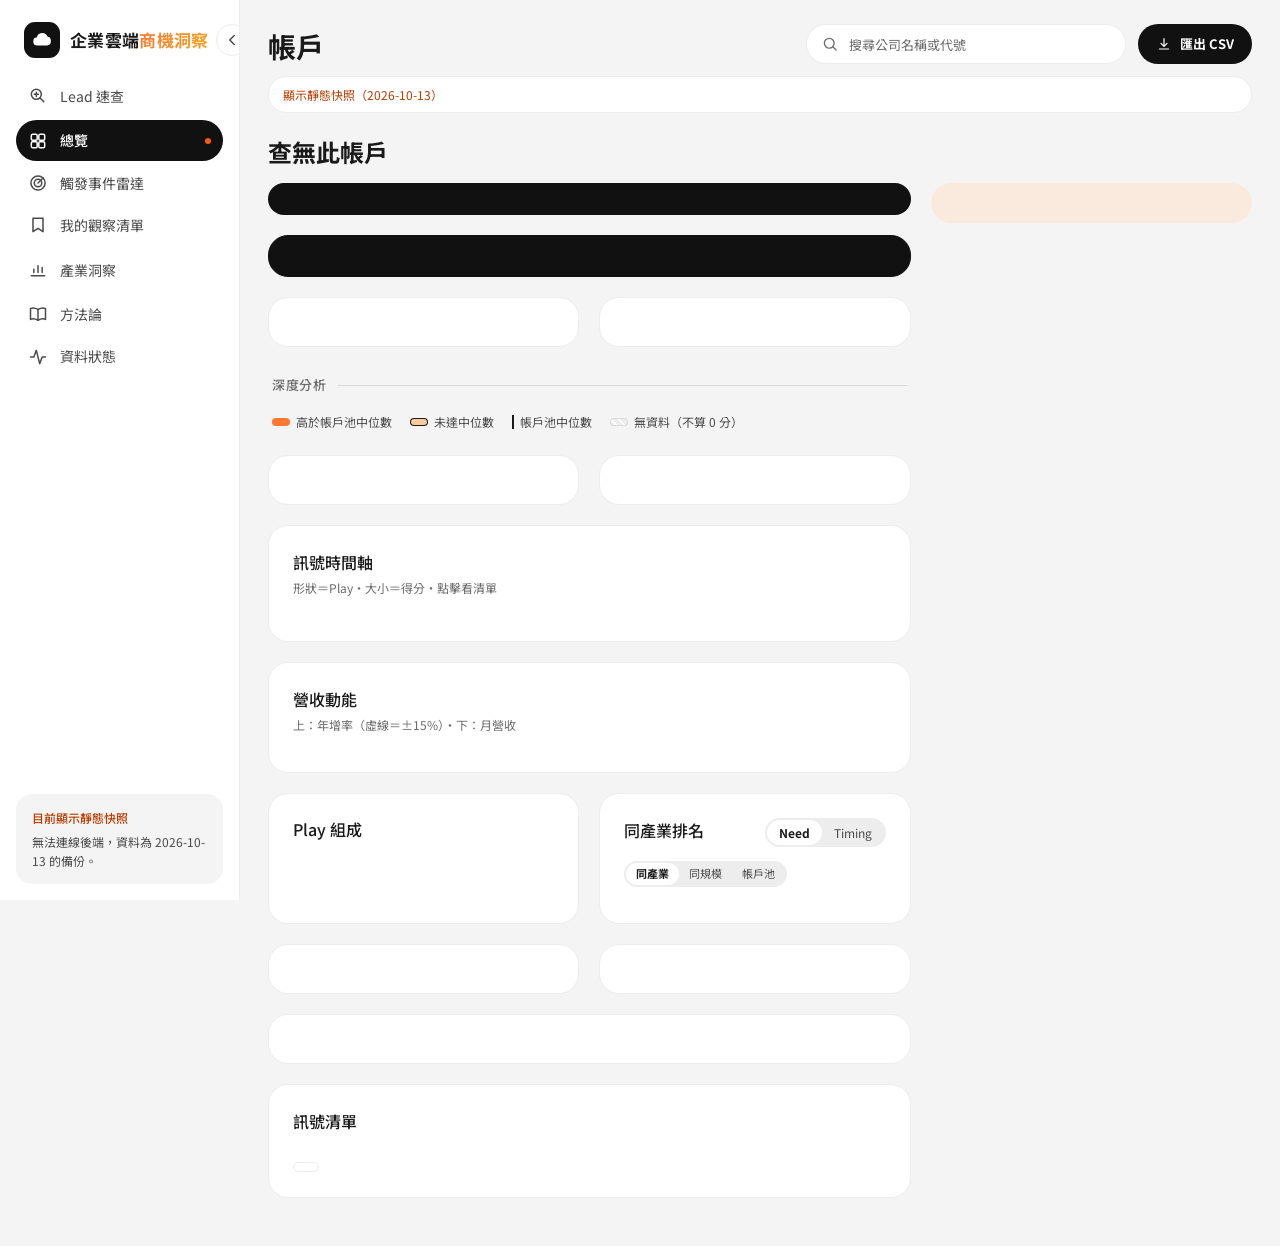
==== commit 60ce52c4: "修正置中造成主內容縮窄：加 width:100%" ====
--- a/web/account.html
+++ b/web/account.html
@@ -9,7 +9,7 @@
 <link rel="preconnect" href="https://fonts.gstatic.com" crossorigin>
 <link href="https://fonts.googleapis.com/css2?family=Noto+Sans+TC:wght@400;500;700&family=Outfit:wght@500;600&display=swap" rel="stylesheet">
 <link rel="stylesheet" href="css/tokens.css?v=20261019b">
-<link rel="stylesheet" href="css/app.css?v=20261019e">
+<link rel="stylesheet" href="css/app.css?v=20261019g">
 </head>
 <body data-page="account" data-title="帳戶">
 <main>
--- a/web/css/app.css
+++ b/web/css/app.css
@@ -341,7 +341,7 @@
 .cp-out { max-height: 60vh; overflow-y: auto; }
 
 /* ===== 方法論頁 v3（S5） ===== */
-.meth { max-width: 1100px; }
+.meth { width: 100%; max-width: 1100px; margin-inline: auto; }
 .hero-card { background: var(--gradient-brand); color: var(--ink-900); border-radius: var(--radius); padding: 28px 32px; margin-bottom: 20px; }
 .hero-card h2 { font-size: 28px; line-height: 1.3; }
 .hero-card p { margin: 8px 0 0; font-size: 14px; max-width: 760px; }
@@ -554,7 +554,7 @@
 .fb-cycle { color: var(--ink-500); margin-left: 6px; padding-left: 6px; border-left: 1px solid var(--gray-200); }
 .fresh-bar .uc-warn { color: var(--orange-800); }
 
-.lk-main { max-width: 860px; }
+.lk-main { width: 100%; max-width: 920px; margin-inline: auto; }
 .lk-search h2 { font-size: 18px; font-weight: 700; }
 .lk-search .hint { color: var(--ink-500); font-size: 13px; margin: 4px 0 14px; }
 .lk-form { display: flex; gap: 10px; }
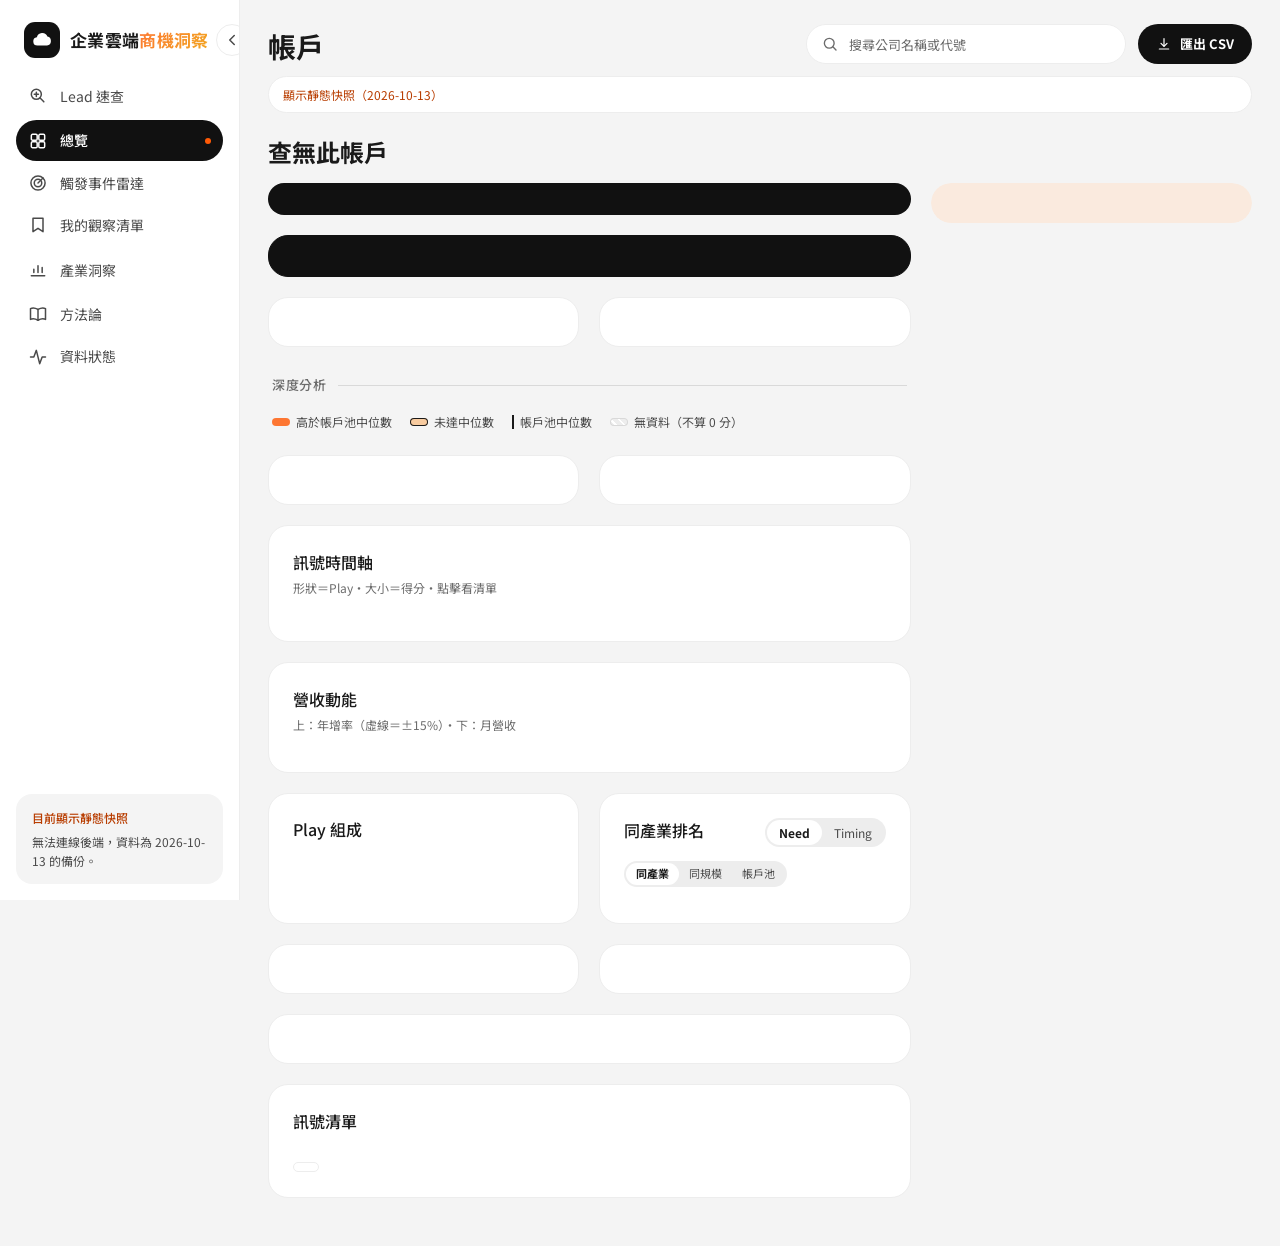
==== commit dc5225ca: "版面：Lead 速查與方法論改回滿版；低視窗高度隱藏側欄更新卡避免切到導覽" ====
--- a/web/account.html
+++ b/web/account.html
@@ -9,7 +9,7 @@
 <link rel="preconnect" href="https://fonts.gstatic.com" crossorigin>
 <link href="https://fonts.googleapis.com/css2?family=Noto+Sans+TC:wght@400;500;700&family=Outfit:wght@500;600&display=swap" rel="stylesheet">
 <link rel="stylesheet" href="css/tokens.css?v=20261019b">
-<link rel="stylesheet" href="css/app.css?v=20261019g">
+<link rel="stylesheet" href="css/app.css?v=20261019h">
 </head>
 <body data-page="account" data-title="帳戶">
 <main>
--- a/web/css/app.css
+++ b/web/css/app.css
@@ -341,7 +341,7 @@
 .cp-out { max-height: 60vh; overflow-y: auto; }
 
 /* ===== 方法論頁 v3（S5） ===== */
-.meth { width: 100%; max-width: 1100px; margin-inline: auto; }
+.meth { width: 100%; }
 .hero-card { background: var(--gradient-brand); color: var(--ink-900); border-radius: var(--radius); padding: 28px 32px; margin-bottom: 20px; }
 .hero-card h2 { font-size: 28px; line-height: 1.3; }
 .hero-card p { margin: 8px 0 0; font-size: 14px; max-width: 760px; }
@@ -554,7 +554,7 @@
 .fb-cycle { color: var(--ink-500); margin-left: 6px; padding-left: 6px; border-left: 1px solid var(--gray-200); }
 .fresh-bar .uc-warn { color: var(--orange-800); }
 
-.lk-main { width: 100%; max-width: 920px; margin-inline: auto; }
+.lk-main { width: 100%; }
 .lk-search h2 { font-size: 18px; font-weight: 700; }
 .lk-search .hint { color: var(--ink-500); font-size: 13px; margin: 4px 0 14px; }
 .lk-form { display: flex; gap: 10px; }
@@ -804,3 +804,7 @@
   .heat-row { grid-template-columns: 1fr 36px 56px; }
   .heat-row .rt-bar { grid-column: 1 / -1; grid-row: 2; }
 }
+
+/* 視窗高度不足時，側欄底部的更新卡先隱藏，避免導覽被切到；導覽區自己可捲動 */
+@media (max-height: 820px) and (min-width: 721px) { .update-card { display: none; } .side-group { margin-bottom: 0; } }
+.side-nav { min-height: 0; overflow-y: auto; }
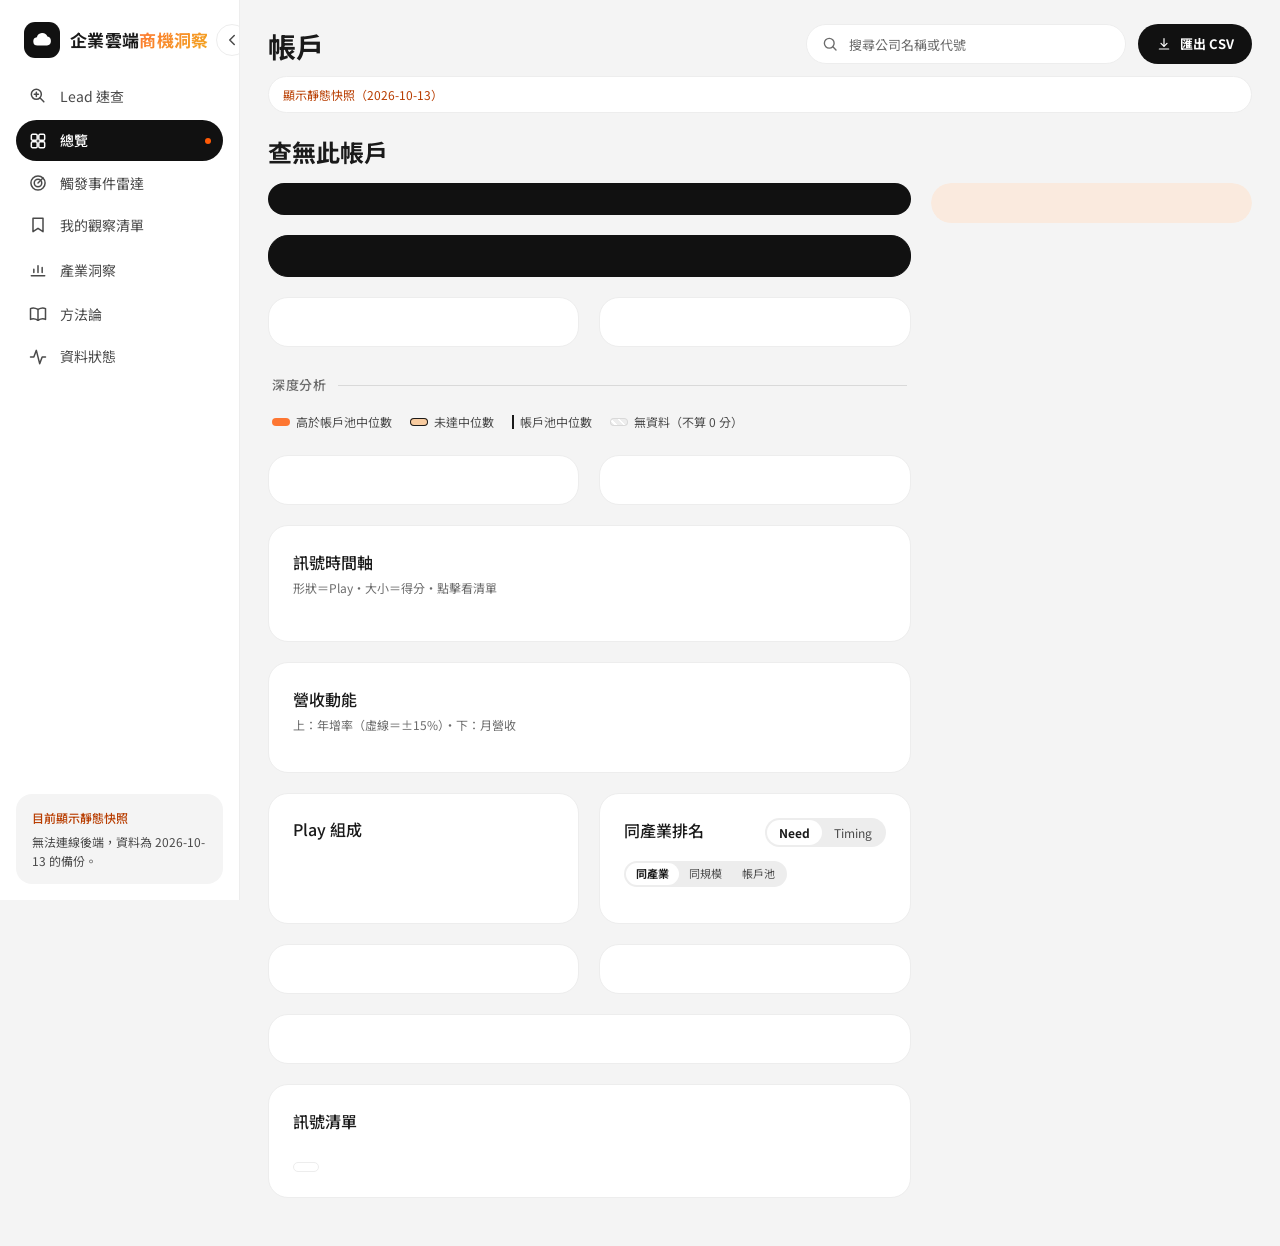
==== commit 9984ddd3: "api.js 快取版本號更新" ====
--- a/web/account.html
+++ b/web/account.html
@@ -9,7 +9,7 @@
 <link rel="preconnect" href="https://fonts.gstatic.com" crossorigin>
 <link href="https://fonts.googleapis.com/css2?family=Noto+Sans+TC:wght@400;500;700&family=Outfit:wght@500;600&display=swap" rel="stylesheet">
 <link rel="stylesheet" href="css/tokens.css?v=20261019b">
-<link rel="stylesheet" href="css/app.css?v=20261019h">
+<link rel="stylesheet" href="css/app.css?v=20261019j">
 </head>
 <body data-page="account" data-title="帳戶">
 <main>
@@ -86,7 +86,7 @@
   </div>
 </main>
 
-<script src="js/api.js?v=20261019b"></script>
+<script src="js/api.js?v=20261019k"></script>
 <script src="js/shell.js?v=20261019e"></script>
 <script src="js/lead.js?v=20261019c"></script>
 <script src="js/charts.js?v=20261014r"></script>
